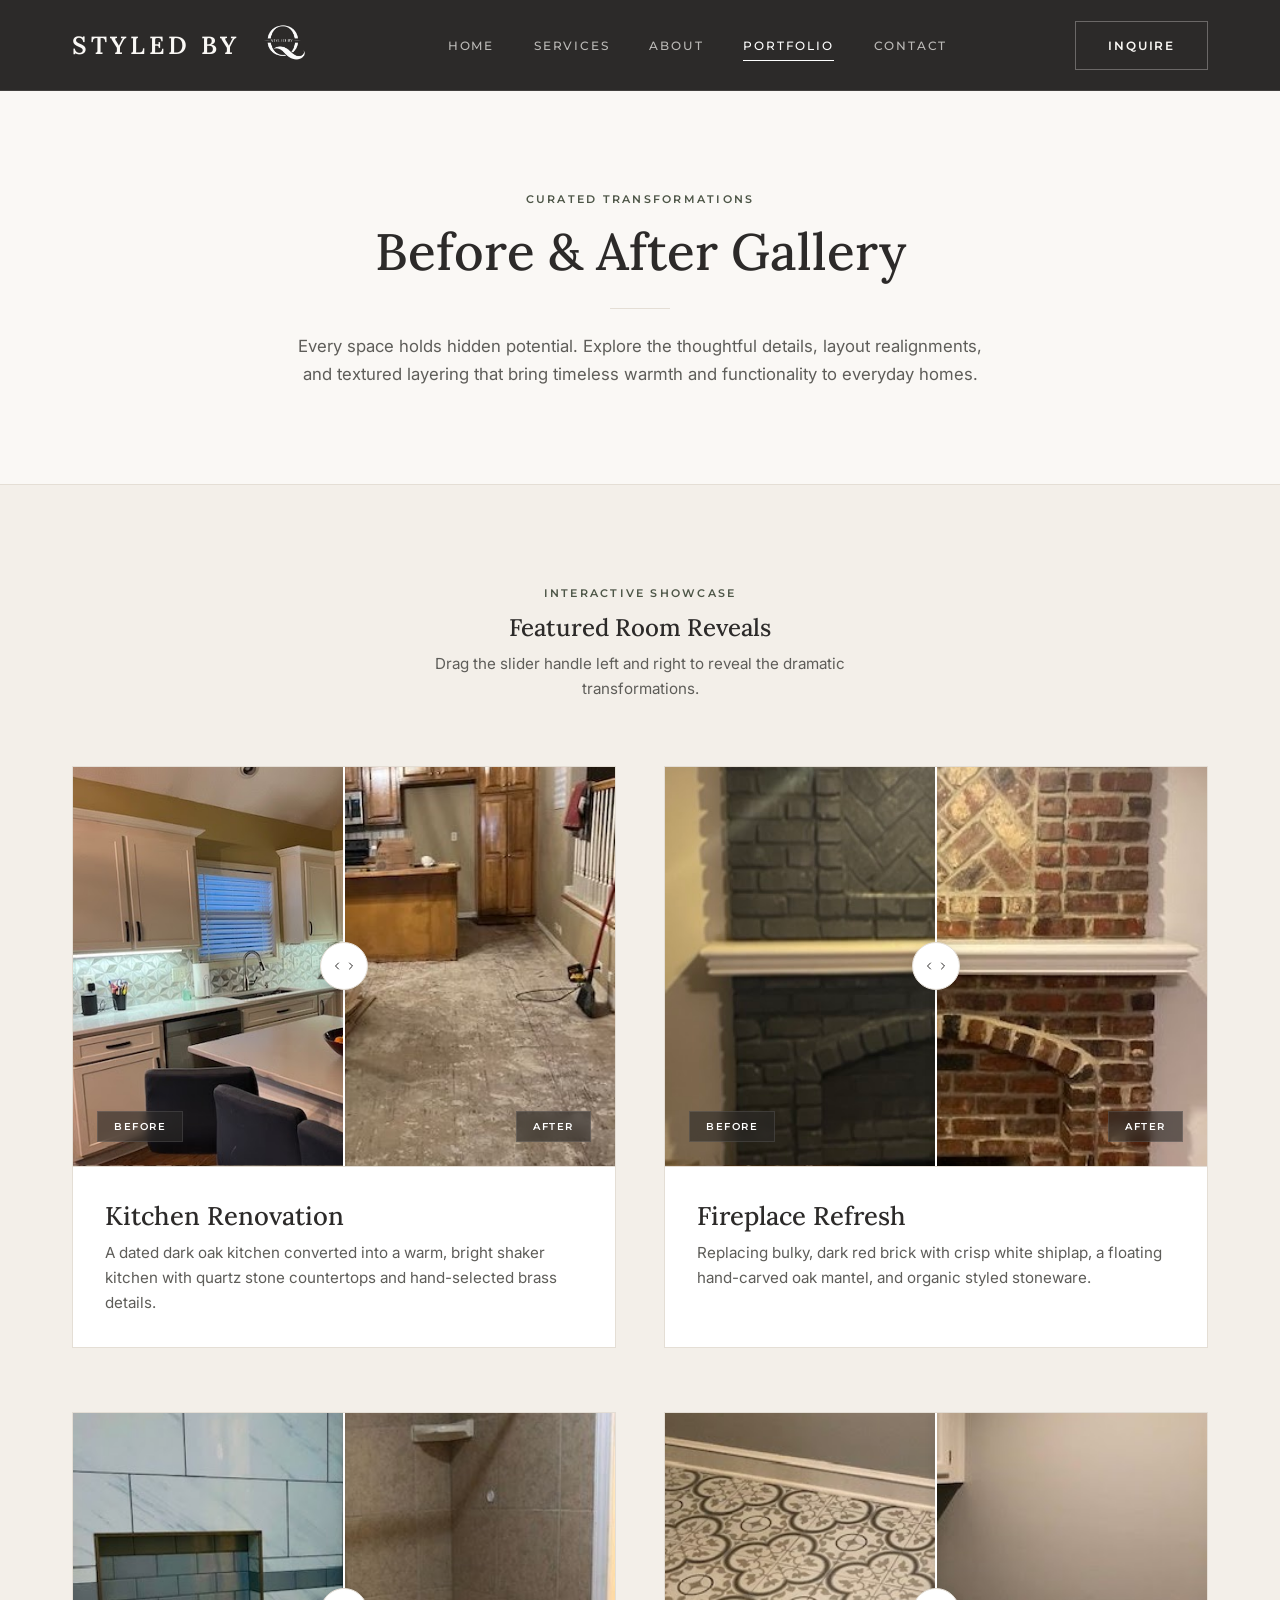
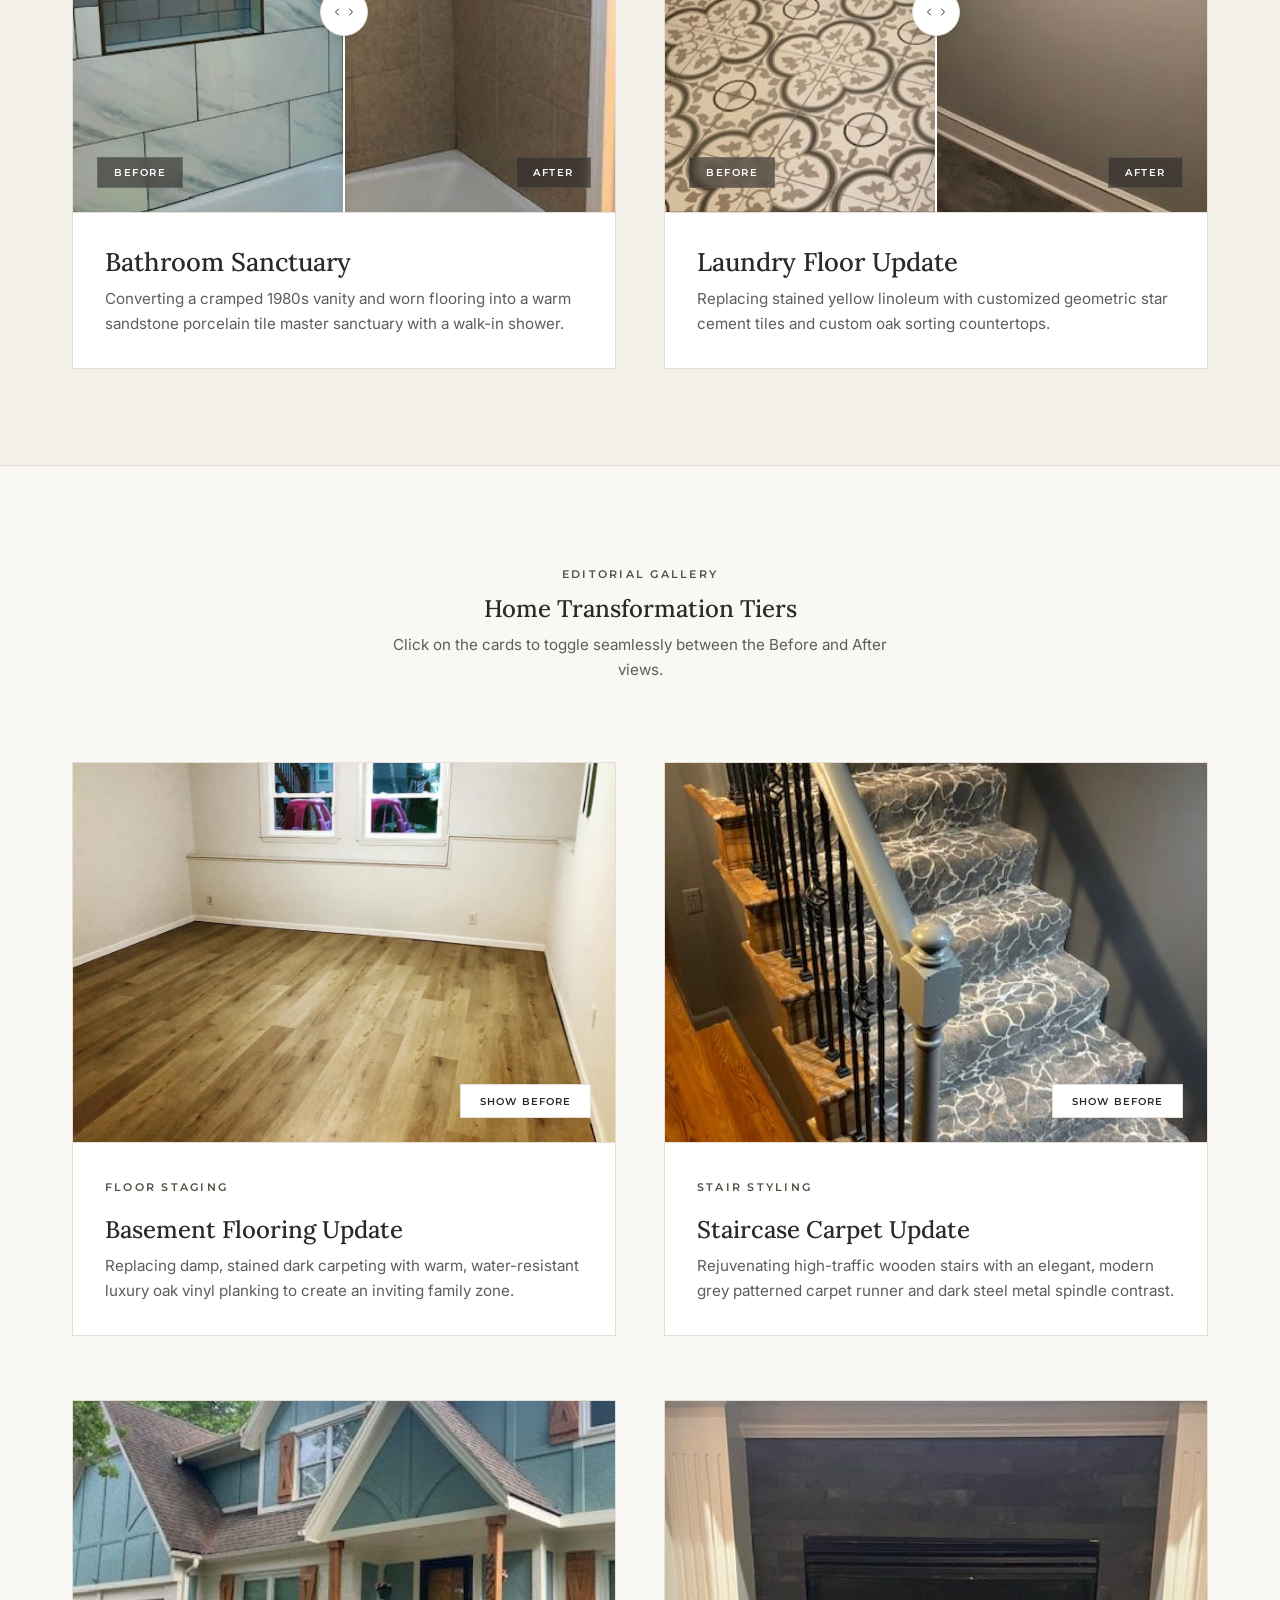
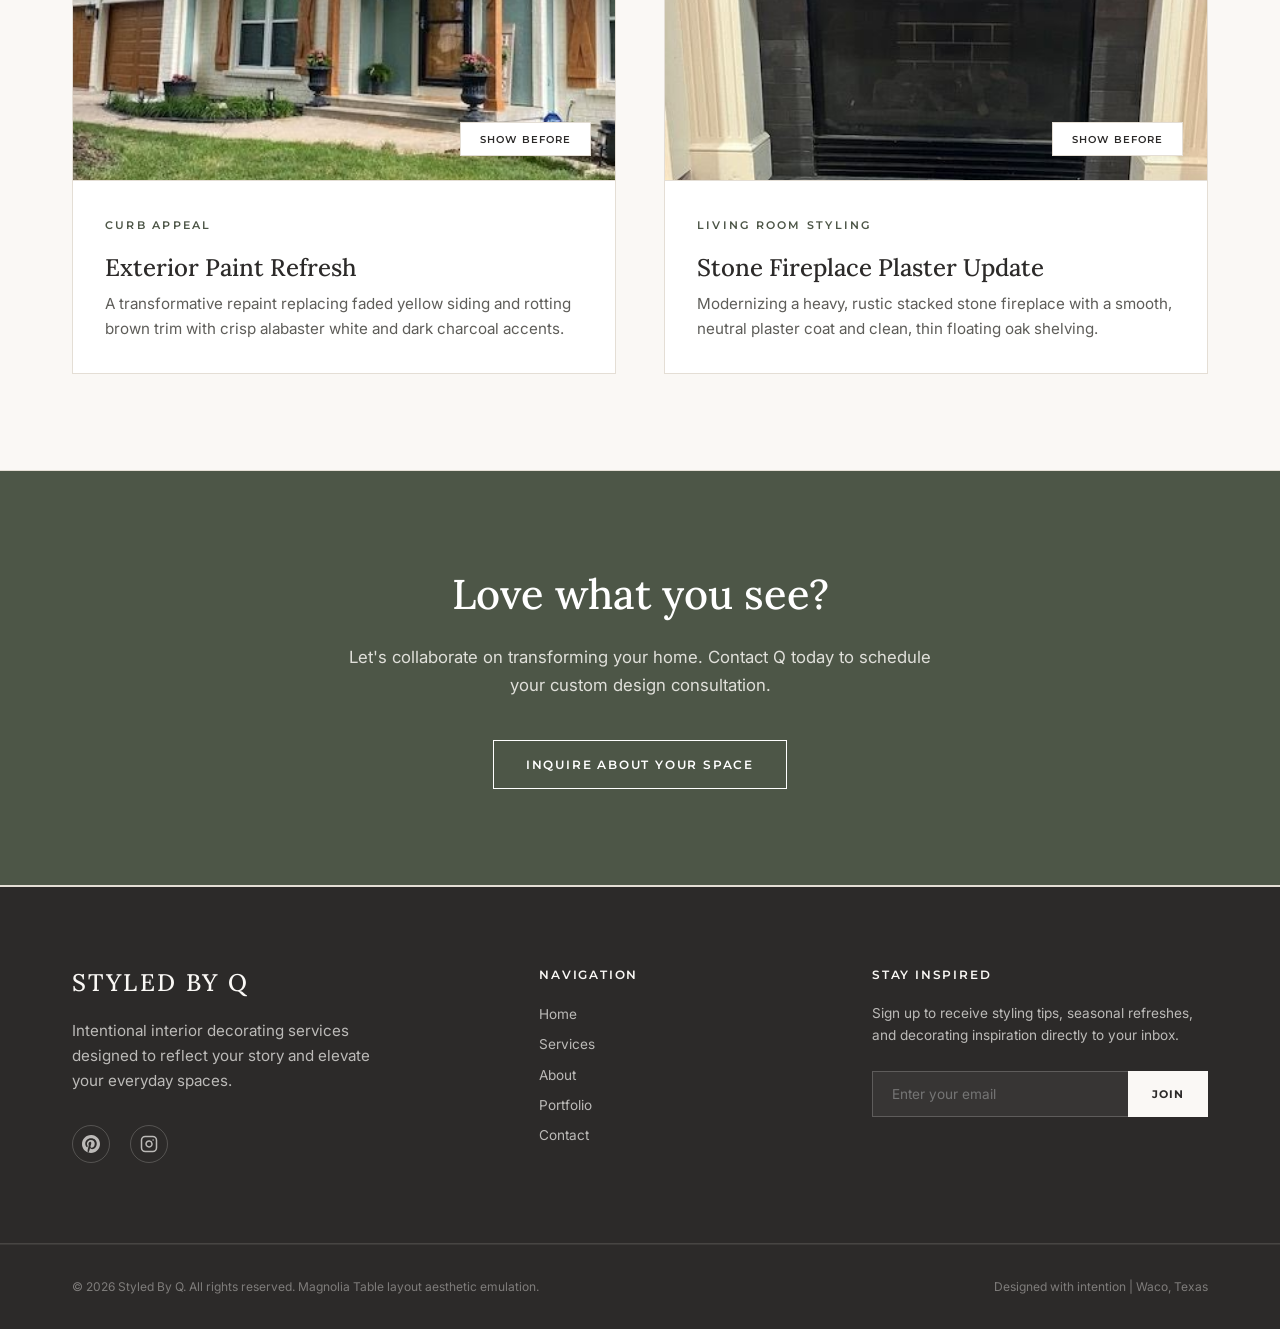
==== portfolio.html @ 9fa609b2 "Add portfolio page, assets, and slider styles Introduce a new Portfolio feature: add portfolio.html " ====
<!DOCTYPE html>
<html lang="en">
<head>
    <meta charset="UTF-8">
    <meta name="viewport" content="width=device-width, initial-scale=1.0">
    <meta http-equiv="X-UA-Compatible" content="IE=edge">
    
    <!-- SEO Optimization -->
    <title>Portfolio | Styled By Q | Before & After Transformations</title>
    <meta name="description" content="Explore the intentional before and after design transformations by Styled By Q. Home staging, interior decorating, and elegant room refreshes styled with warmth.">
    <meta name="keywords" content="interior design portfolio, before and after staging, room transformations, Waco interior decorator, warm minimalist home staging">
    <meta name="author" content="Styled By Q">
    
    <!-- Stylesheet -->
    <link rel="stylesheet" href="index.css?v=4">
</head>
<body class="gradient">

    <!-- Sticky Header -->
    <header id="main-header">
        <div class="container header-container">
            <a href="index.html#hero" class="logo" id="header-logo">
                <span>Styled By</span>
                <img src="./assets/header_logo.png" alt="Q Logo" class="logo-img">
            </a>
            
            <nav class="nav-links" id="main-nav">
                <a href="index.html#hero" class="nav-item" id="nav-home">Home</a>
                <a href="index.html#services" class="nav-item" id="nav-services">Services</a>
                <a href="index.html#about" class="nav-item" id="nav-about">About</a>
                <a href="portfolio.html" class="nav-item active" id="nav-portfolio">Portfolio</a>
                <a href="index.html#contact" class="nav-item" id="nav-contact">Contact</a>
            </nav>
            
            <div class="cta-nav">
                <a href="index.html#contact" class="btn-outline" id="btn-header-inquire">Inquire</a>
            </div>
            
            <button class="menu-toggle" id="mobile-menu-btn" aria-label="Toggle navigation menu">
                <svg xmlns="http://www.w3.org/2000/svg" width="24" height="24" viewBox="0 0 24 24" fill="none" stroke="currentColor" stroke-width="2" stroke-linecap="round" stroke-linejoin="round">
                    <line x1="4" y1="12" x2="20" y2="12"></line>
                    <line x1="4" y1="6" x2="20" y2="6"></line>
                    <line x1="4" y1="18" x2="20" y2="18"></line>
                </svg>
            </button>
        </div>
    </header>

    <!-- Portfolio Intro Hero -->
    <section class="category-intro section-padding" style="background-color: var(--bg-primary); border-bottom: 1px solid var(--border-color);">
        <div class="container">
            <span class="uppercase-tag">Curated Transformations</span>
            <h1 style="font-family: var(--font-serif); font-size: 3.2rem; margin-bottom: 1.5rem;">Before & After Gallery</h1>
            <div class="editorial-divider"></div>
            <p style="max-width: 700px; margin: 0 auto; font-size: 1.05rem; color: var(--text-muted);">
                Every space holds hidden potential. Explore the thoughtful details, layout realignments, and textured layering that bring timeless warmth and functionality to everyday homes.
            </p>
        </div>
    </section>

    <!-- Interactive Sliders (Main 4 Transformations) -->
    <section class="services-catalog section-padding" style="background-color: var(--bg-secondary); border-bottom: 1px solid var(--border-color);">
        <div class="container">
            <div style="text-align: center; margin-bottom: 4rem;">
                <span class="uppercase-tag">Interactive Showcase</span>
                <h2>Featured Room Reveals</h2>
                <p style="color: var(--text-muted); max-width: 500px; margin: 0.5rem auto 0 auto;">Drag the slider handle left and right to reveal the dramatic transformations.</p>
            </div>

            <div class="portfolio-sliders-grid">
                
                <!-- Slider 1: Kitchen Update -->
                <div class="portfolio-slider-card">
                    <div class="slider-wrapper" id="slider-kitchen">
                        <img src="./assets/portfolio/kitchen_before.png" alt="Kitchen Before - Outdated cabinets" class="slider-img before-img">
                        <div class="reveal-container">
                            <img src="./assets/portfolio/kitchen_after.png" alt="Kitchen After - Modern white oak styled remodel" class="slider-img after-img">
                        </div>
                        <input type="range" min="0" max="100" value="50" class="slider-range" aria-label="Kitchen transformation slider">
                        <div class="slider-bar"></div>
                        <div class="slider-button">
                            <svg xmlns="http://www.w3.org/2000/svg" width="24" height="24" fill="none" stroke="currentColor" stroke-width="2" stroke-linecap="round" stroke-linejoin="round" viewBox="0 0 24 24"><path d="m15 18-6-6 6-6"/></svg>
                            <svg xmlns="http://www.w3.org/2000/svg" width="24" height="24" fill="none" stroke="currentColor" stroke-width="2" stroke-linecap="round" stroke-linejoin="round" viewBox="0 0 24 24"><path d="m9 18 6-6-6-6"/></svg>
                        </div>
                        <span class="slider-label label-before">Before</span>
                        <span class="slider-label label-after">After</span>
                    </div>
                    <div class="slider-info">
                        <h3>Kitchen Renovation</h3>
                        <p>A dated dark oak kitchen converted into a warm, bright shaker kitchen with quartz stone countertops and hand-selected brass details.</p>
                    </div>
                </div>

                <!-- Slider 2: Fireplace Refresh -->
                <div class="portfolio-slider-card">
                    <div class="slider-wrapper" id="slider-fireplace">
                        <img src="./assets/portfolio/fireplace_before.png" alt="Fireplace Before - Dated dark brick" class="slider-img before-img">
                        <div class="reveal-container">
                            <img src="./assets/portfolio/fireplace_after.png" alt="Fireplace After - Modern warm shiplap shingle remodel" class="slider-img after-img">
                        </div>
                        <input type="range" min="0" max="100" value="50" class="slider-range" aria-label="Fireplace transformation slider">
                        <div class="slider-bar"></div>
                        <div class="slider-button">
                            <svg xmlns="http://www.w3.org/2000/svg" width="24" height="24" fill="none" stroke="currentColor" stroke-width="2" stroke-linecap="round" stroke-linejoin="round" viewBox="0 0 24 24"><path d="m15 18-6-6 6-6"/></svg>
                            <svg xmlns="http://www.w3.org/2000/svg" width="24" height="24" fill="none" stroke="currentColor" stroke-width="2" stroke-linecap="round" stroke-linejoin="round" viewBox="0 0 24 24"><path d="m9 18 6-6-6-6"/></svg>
                        </div>
                        <span class="slider-label label-before">Before</span>
                        <span class="slider-label label-after">After</span>
                    </div>
                    <div class="slider-info">
                        <h3>Fireplace Refresh</h3>
                        <p>Replacing bulky, dark red brick with crisp white shiplap, a floating hand-carved oak mantel, and organic styled stoneware.</p>
                    </div>
                </div>

                <!-- Slider 3: Bathroom Update -->
                <div class="portfolio-slider-card">
                    <div class="slider-wrapper" id="slider-bathroom">
                        <img src="./assets/portfolio/bathroom_before.png" alt="Bathroom Before - Cramped retro fixtures" class="slider-img before-img">
                        <div class="reveal-container">
                            <img src="./assets/portfolio/bathroom_after.png" alt="Bathroom After - Premium travertine and walk-in shower" class="slider-img after-img">
                        </div>
                        <input type="range" min="0" max="100" value="50" class="slider-range" aria-label="Bathroom transformation slider">
                        <div class="slider-bar"></div>
                        <div class="slider-button">
                            <svg xmlns="http://www.w3.org/2000/svg" width="24" height="24" fill="none" stroke="currentColor" stroke-width="2" stroke-linecap="round" stroke-linejoin="round" viewBox="0 0 24 24"><path d="m15 18-6-6 6-6"/></svg>
                            <svg xmlns="http://www.w3.org/2000/svg" width="24" height="24" fill="none" stroke="currentColor" stroke-width="2" stroke-linecap="round" stroke-linejoin="round" viewBox="0 0 24 24"><path d="m9 18 6-6-6-6"/></svg>
                        </div>
                        <span class="slider-label label-before">Before</span>
                        <span class="slider-label label-after">After</span>
                    </div>
                    <div class="slider-info">
                        <h3>Bathroom Sanctuary</h3>
                        <p>Converting a cramped 1980s vanity and worn flooring into a warm sandstone porcelain tile master sanctuary with a walk-in shower.</p>
                    </div>
                </div>

                <!-- Slider 4: Laundry Flooring -->
                <div class="portfolio-slider-card">
                    <div class="slider-wrapper" id="slider-laundry">
                        <img src="./assets/portfolio/laundry_before.png" alt="Laundry Before - Yellow worn vinyl" class="slider-img before-img">
                        <div class="reveal-container">
                            <img src="./assets/portfolio/laundry_after.png" alt="Laundry After - High-end star cement patterned tile" class="slider-img after-img">
                        </div>
                        <input type="range" min="0" max="100" value="50" class="slider-range" aria-label="Laundry transformation slider">
                        <div class="slider-bar"></div>
                        <div class="slider-button">
                            <svg xmlns="http://www.w3.org/2000/svg" width="24" height="24" fill="none" stroke="currentColor" stroke-width="2" stroke-linecap="round" stroke-linejoin="round" viewBox="0 0 24 24"><path d="m15 18-6-6 6-6"/></svg>
                            <svg xmlns="http://www.w3.org/2000/svg" width="24" height="24" fill="none" stroke="currentColor" stroke-width="2" stroke-linecap="round" stroke-linejoin="round" viewBox="0 0 24 24"><path d="m9 18 6-6-6-6"/></svg>
                        </div>
                        <span class="slider-label label-before">Before</span>
                        <span class="slider-label label-after">After</span>
                    </div>
                    <div class="slider-info">
                        <h3>Laundry Floor Update</h3>
                        <p>Replacing stained yellow linoleum with customized geometric star cement tiles and custom oak sorting countertops.</p>
                    </div>
                </div>

            </div>
        </div>
    </section>

    <!-- Editorial Cards (Remaining 4 Transformations) -->
    <section class="services-catalog section-padding" style="background-color: var(--bg-primary);">
        <div class="container">
            <div style="text-align: center; margin-bottom: 5rem;">
                <span class="uppercase-tag">Editorial Gallery</span>
                <h2>Home Transformation Tiers</h2>
                <p style="color: var(--text-muted); max-width: 500px; margin: 0.5rem auto 0 auto;">Click on the cards to toggle seamlessly between the Before and After views.</p>
            </div>

            <div class="portfolio-grid-cards">
                
                <!-- Card 5: Basement Flooring -->
                <div class="portfolio-toggle-card">
                    <div class="card-toggle-box">
                        <div class="view-panel view-after active">
                            <img src="./assets/portfolio/basement_after.png" alt="Basement After - Luxury wood planks" class="toggle-img">
                        </div>
                        <div class="view-panel view-before">
                            <img src="./assets/portfolio/basement_before.png" alt="Basement Before - Dark stained blue carpet" class="toggle-img">
                        </div>
                        <button class="toggle-badge" aria-label="Toggle before and after views">Show Before</button>
                    </div>
                    <div class="card-details">
                        <span class="uppercase-tag">Floor Staging</span>
                        <h3>Basement Flooring Update</h3>
                        <p>Replacing damp, stained dark carpeting with warm, water-resistant luxury oak vinyl planking to create an inviting family zone.</p>
                    </div>
                </div>

                <!-- Card 6: Carpet Update -->
                <div class="portfolio-toggle-card">
                    <div class="card-toggle-box">
                        <div class="view-panel view-after active">
                            <img src="./assets/portfolio/carpet_after.png" alt="Carpet Update After - Modern grey runner" class="toggle-img">
                        </div>
                        <div class="view-panel view-before">
                            <img src="./assets/portfolio/carpet_before.png" alt="Carpet Update Before - Old wooden staircase" class="toggle-img">
                        </div>
                        <button class="toggle-badge" aria-label="Toggle before and after views">Show Before</button>
                    </div>
                    <div class="card-details">
                        <span class="uppercase-tag">Stair Styling</span>
                        <h3>Staircase Carpet Update</h3>
                        <p>Rejuvenating high-traffic wooden stairs with an elegant, modern grey patterned carpet runner and dark steel metal spindle contrast.</p>
                    </div>
                </div>

                <!-- Card 7: House Color Update -->
                <div class="portfolio-toggle-card">
                    <div class="card-toggle-box">
                        <div class="view-panel view-after active">
                            <img src="./assets/portfolio/house_after.png" alt="House After - Modern Alabaster Farmhouse" class="toggle-img">
                        </div>
                        <div class="view-panel view-before">
                            <img src="./assets/portfolio/house_before.png" alt="House Before - Outdated yellow siding" class="toggle-img">
                        </div>
                        <button class="toggle-badge" aria-label="Toggle before and after views">Show Before</button>
                    </div>
                    <div class="card-details">
                        <span class="uppercase-tag">Curb Appeal</span>
                        <h3>Exterior Paint Refresh</h3>
                        <p>A transformative repaint replacing faded yellow siding and rotting brown trim with crisp alabaster white and dark charcoal accents.</p>
                    </div>
                </div>

                <!-- Card 8: Secondary Fireplace Update -->
                <div class="portfolio-toggle-card">
                    <div class="card-toggle-box">
                        <div class="view-panel view-after active">
                            <img src="./assets/portfolio/stone_fireplace_after.png" alt="Fireplace After - Modern plaster hearth" class="toggle-img">
                        </div>
                        <div class="view-panel view-before">
                            <img src="./assets/portfolio/stone_fireplace_before.png" alt="Fireplace Before - Heavy rustic stone stack" class="toggle-img">
                        </div>
                        <button class="toggle-badge" aria-label="Toggle before and after views">Show Before</button>
                    </div>
                    <div class="card-details">
                        <span class="uppercase-tag">Living Room Styling</span>
                        <h3>Stone Fireplace Plaster Update</h3>
                        <p>Modernizing a heavy, rustic stacked stone fireplace with a smooth, neutral plaster coat and clean, thin floating oak shelving.</p>
                    </div>
                </div>

            </div>
        </div>
    </section>

    <!-- Call To Action -->
    <section class="cta-banner section-padding" id="portfolio-cta" style="background-color: var(--accent-green);">
        <div class="container">
            <h2>Love what you see?</h2>
            <p>Let's collaborate on transforming your home. Contact Q today to schedule your custom design consultation.</p>
            <div style="display: flex; flex-direction: column; align-items: center; gap: 1rem;">
                <a href="index.html#contact" class="btn-outline">Inquire About Your Space</a>
            </div>
        </div>
    </section>

    <!-- Footer -->
    <footer>
        <div class="footer-top">
            <div class="container footer-grid">
                <div class="footer-brand">
                    <h3>Styled By Q</h3>
                    <p>Intentional interior decorating services designed to reflect your story and elevate your everyday spaces.</p>
                    <div class="footer-socials">
                        <a href="#" class="social-icon" aria-label="Pinterest"><svg xmlns="http://www.w3.org/2000/svg" width="18" height="18" fill="currentColor" viewBox="0 0 24 24"><path d="M12 0c-6.627 0-12 5.373-12 12 0 5.084 3.163 9.426 7.627 11.174-.105-.949-.2-2.405.042-3.441.218-.937 1.407-5.965 1.407-5.965s-.359-.719-.359-1.782c0-1.668.967-2.914 2.171-2.914 1.023 0 1.518.769 1.518 1.69 0 1.029-.655 2.568-.994 3.995-.283 1.194.599 2.169 1.777 2.169 2.133 0 3.772-2.249 3.772-5.495 0-2.873-2.064-4.882-5.012-4.882-3.414 0-5.418 2.561-5.418 5.207 0 1.031.397 2.138.893 2.738.098.119.112.224.083.345l-.333 1.36c-.053.22-.174.267-.402.161-1.499-.698-2.436-2.889-2.436-4.649 0-3.785 2.75-7.262 7.929-7.262 4.162 0 7.396 2.967 7.396 6.93 0 4.135-2.607 7.462-6.227 7.462-1.216 0-2.359-.631-2.75-1.378l-.749 2.853c-.27 1.03-1.002 2.324-1.492 3.125 1.124.347 2.317.534 3.557.534 6.627 0 12-5.373 12-12 0-6.627-5.373-12-12-12z"/></svg></a>
                        <a href="#" class="social-icon" aria-label="Instagram"><svg xmlns="http://www.w3.org/2000/svg" width="18" height="18" fill="none" stroke="currentColor" stroke-width="2" stroke-linecap="round" stroke-linejoin="round" viewBox="0 0 24 24"><rect x="2" y="2" width="20" height="20" rx="5" ry="5"></rect><path d="M16 11.37A4 4 0 1 1 12.63 8 4 4 0 0 1 16 11.37z"></path><line x1="17.5" y1="6.5" x2="17.51" y2="6.5"></line></svg></a>
                    </div>
                </div>
                
                <div class="footer-nav-col">
                    <h4>Navigation</h4>
                    <nav class="footer-links">
                        <a href="index.html#hero">Home</a>
                        <a href="index.html#services">Services</a>
                        <a href="index.html#about">About</a>
                        <a href="portfolio.html">Portfolio</a>
                        <a href="index.html#contact">Contact</a>
                    </nav>
                </div>
                
                <div class="footer-newsletter">
                    <h4>Stay Inspired</h4>
                    <p>Sign up to receive styling tips, seasonal refreshes, and decorating inspiration directly to your inbox.</p>
                    <form class="newsletter-form" onsubmit="event.preventDefault(); alert('Thank you for subscribing!'); this.reset();">
                        <input type="email" class="newsletter-input" placeholder="Enter your email" required aria-label="Email address">
                        <button type="submit" class="newsletter-btn">Join</button>
                    </form>
                </div>
            </div>
        </div>
        
        <div class="footer-bottom">
            <div class="container" style="display: flex; justify-content: space-between; align-items: center; width: 100%;">
                <p>&copy; 2026 Styled By Q. All rights reserved. Magnolia Table layout aesthetic emulation.</p>
                <p>Designed with intention | Waco, Texas</p>
            </div>
        </div>
    </footer>

    <!-- App Scripts -->
    <script src="portfolio.js"></script>
</body>
</html>
---- index.css ----
/* 
   Styled By Q - Magnolia-Inspired Services CSS
   Design Aesthetic: Warm organic neutrals, elegant serifs, clean geometric details, editorial layouts.
*/

/* Google Fonts Imports */
@import url('https://fonts.googleapis.com/css2?family=Lora:ital,wght@0,400..700;1,400..700&family=Montserrat:wght@300;400;500;600;700&family=Inter:wght@300;400;500;600&display=swap');

/* Brand Design Variables */
:root {
    --bg-primary: #FAF8F5; /* Warm linen / alabaster */
    --bg-secondary: #F3EFE9; /* Soft sand / cream */
    --text-primary: #2C2A29; /* Deep warm charcoal */
    --text-muted: #5E5D59; /* Soft slate grey */
    --border-color: #E4DED5; /* Delicate sand border */
    --accent-green: #4D5647; /* Muted olive green */
    --accent-green-light: #EBECE8; /* Soft green tint */
    --white: #FFFFFF;
    
    /* Typography tokens */
    --font-serif: 'Lora', Georgia, serif;
    --font-geometric: 'Montserrat', sans-serif;
    --font-body: 'Inter', system-ui, sans-serif;
    
    /* Animation tokens */
    --transition-smooth: 0.4s cubic-bezier(0.25, 0.46, 0.45, 0.94);
    --transition-fast: 0.2s ease;
}

/* Base Reset */
*, *::before, *::after {
    box-sizing: border-box;
    margin: 0;
    padding: 0;
}

html {
    scroll-behavior: smooth;
    background-color: var(--bg-primary);
    color: var(--text-primary);
    font-family: var(--font-body);
    font-size: 16px;
    -webkit-font-smoothing: antialiased;
    -moz-osx-font-smoothing: grayscale;
}

body {
    overflow-x: hidden;
}

/* Global Typography & Utilities */
h1, h2, h3, h4, h5, h6 {
    font-family: var(--font-serif);
    color: var(--text-primary);
    font-weight: 500;
}

p {
    font-family: var(--font-body);
    font-size: 0.95rem;
    line-height: 1.65;
    color: var(--text-muted);
}

a {
    color: inherit;
    text-decoration: none;
    transition: var(--transition-fast);
}

ul {
    list-style: none;
}

.container {
    max-width: 1200px;
    margin: 0 auto;
    padding: 0 2rem;
}

.section-padding {
    padding: 6rem 0;
}

.uppercase-tag {
    font-family: var(--font-geometric);
    font-size: 0.7rem;
    font-weight: 600;
    letter-spacing: 0.2em;
    text-transform: uppercase;
    color: var(--accent-green);
    margin-bottom: 0.75rem;
    display: inline-block;
}

.editorial-divider {
    width: 60px;
    height: 1px;
    background-color: var(--border-color);
    margin: 1.5rem auto;
}

/* Base Interactive Elements */
.btn-primary {
    display: inline-block;
    background-color: var(--text-primary);
    color: var(--bg-primary);
    font-family: var(--font-geometric);
    font-size: 0.75rem;
    font-weight: 600;
    letter-spacing: 0.15em;
    text-transform: uppercase;
    padding: 1.1rem 2.2rem;
    border: none;
    border-radius: 0px;
    cursor: pointer;
    transition: var(--transition-smooth);
    text-align: center;
}

.btn-primary:hover {
    background-color: var(--accent-green);
    color: var(--white);
    transform: translateY(-2px);
}

.btn-outline {
    display: inline-block;
    background-color: transparent;
    color: var(--text-primary);
    font-family: var(--font-geometric);
    font-size: 0.75rem;
    font-weight: 600;
    letter-spacing: 0.15em;
    text-transform: uppercase;
    padding: 1rem 2rem;
    border: 1px solid var(--border-color);
    border-radius: 0px;
    cursor: pointer;
    transition: var(--transition-smooth);
    text-align: center;
}

.btn-outline:hover {
    border-color: var(--text-primary);
    background-color: rgba(44, 42, 41, 0.03);
}

/* Header & Sticky Navigation */
header {
    background-color: var(--text-primary); /* Dark warm charcoal */
    border-bottom: 1px solid rgba(250, 248, 245, 0.1); /* Subtle light border */
    position: sticky;
    top: 0;
    z-index: 100;
    transition: var(--transition-smooth);
}

header.scrolled {
    padding: 0.75rem 0;
}

.header-container {
    display: flex;
    justify-content: space-between;
    align-items: center;
    height: 90px;
    transition: var(--transition-smooth);
}

header.scrolled .header-container {
    height: 70px;
}

.logo {
    display: inline-flex;
    align-items: center;
    gap: 0.5rem;
    font-family: var(--font-serif);
    font-size: 1.55rem;
    font-weight: 600;
    letter-spacing: 0.15em;
    color: var(--bg-primary); /* Linen white logo */
    text-transform: uppercase;
}

.logo-img {
    height: 72px;
    width: auto;
    object-fit: contain;
    transition: var(--transition-smooth);
}

header.scrolled .logo-img {
    height: 54px;
}

.nav-links {
    display: flex;
    gap: 2.5rem;
}

.nav-links a {
    font-family: var(--font-geometric);
    font-size: 0.75rem;
    font-weight: 500;
    letter-spacing: 0.15em;
    text-transform: uppercase;
    color: rgba(250, 248, 245, 0.7); /* Muted linen white */
    position: relative;
    padding: 0.5rem 0;
}

.nav-links a:hover, .nav-links a.active {
    color: var(--white);
}

.nav-links a::after {
    content: '';
    position: absolute;
    bottom: 0;
    left: 0;
    width: 0;
    height: 1px;
    background-color: var(--white);
    transition: var(--transition-smooth);
}

.nav-links a:hover::after, .nav-links a.active::after {
    width: 100%;
}

.cta-nav {
    display: block;
}

.header-container .btn-outline {
    border-color: rgba(250, 248, 245, 0.3) !important;
    color: var(--bg-primary) !important;
}

.header-container .btn-outline:hover {
    background-color: var(--bg-primary) !important;
    color: var(--text-primary) !important;
    border-color: var(--bg-primary) !important;
}

.menu-toggle {
    display: none;
    background: none;
    border: none;
    font-size: 1.5rem;
    color: var(--bg-primary); /* Linen white mobile menu button */
    cursor: pointer;
}

.menu-toggle svg {
    display: block;
    width: 24px;
    height: 24px;
    stroke: var(--bg-primary) !important;
}

/* Hero Section (Asymmetric Editorial Split) */
.hero {
    background-color: var(--bg-primary);
    border-bottom: 1px solid var(--border-color);
    overflow: hidden;
}

.hero-grid {
    display: grid;
    grid-template-columns: 1.1fr 0.9fr;
    min-height: calc(85vh - 90px);
    align-items: center;
}

.hero-content {
    padding: 4rem 6rem 4rem 0;
    display: flex;
    flex-direction: column;
    align-items: flex-start;
}

.hero h1 {
    font-size: 3.5rem;
    line-height: 1.15;
    margin-bottom: 1.5rem;
    letter-spacing: -0.01em;
}

.hero-subtitle {
    font-family: var(--font-geometric);
    font-size: 0.85rem;
    font-weight: 500;
    letter-spacing: 0.2em;
    text-transform: uppercase;
    color: var(--accent-green);
    margin-bottom: 1rem;
}

.hero p {
    font-size: 1.05rem;
    margin-bottom: 2.5rem;
    color: var(--text-muted);
}

.hero-image-wrapper {
    position: relative;
    height: 100%;
    width: 100%;
    min-height: 500px;
    border-left: 1px solid var(--border-color);
}

.hero-image {
    width: 100%;
    height: 100%;
    object-fit: cover;
    position: absolute;
    top: 0;
    left: 0;
}

/* Category Intro Section */
.category-intro {
    text-align: center;
    border-bottom: 1px solid var(--border-color);
    background-color: var(--bg-secondary);
}

.category-intro h2 {
    font-size: 2.2rem;
    margin-bottom: 1rem;
}

.category-intro p {
    max-width: 650px;
    margin: 0 auto;
}

/* Services Main Catalog (The Magnolia Grid) */
.services-catalog {
    background-color: var(--bg-primary);
}

.catalog-grid {
    display: grid;
    grid-template-columns: repeat(2, 1fr);
    gap: 4rem 3rem;
}

/* Service Card Design */
.service-card {
    background: var(--white);
    border: 1px solid var(--border-color);
    display: flex;
    flex-direction: column;
    height: 100%;
    transition: var(--transition-smooth);
}

.service-card:hover {
    box-shadow: 0 15px 40px rgba(44, 42, 41, 0.04);
    transform: translateY(-4px);
    border-color: var(--text-primary);
}

.card-image-box {
    width: 100%;
    height: 380px;
    overflow: hidden;
    position: relative;
    border-bottom: 1px solid var(--border-color);
}

.card-image {
    width: 100%;
    height: 100%;
    object-fit: cover;
    transition: transform 1.2s cubic-bezier(0.15, 0.75, 0.5, 1);
}

.service-card:hover .card-image {
    transform: scale(1.05);
}

.card-body {
    padding: 2.5rem;
    display: flex;
    flex-direction: column;
    flex-grow: 1;
}

.card-header {
    margin-bottom: 1.25rem;
}

.card-title {
    font-size: 1.8rem;
    font-weight: 500;
    line-height: 1.3;
    margin-bottom: 0.5rem;
}

.card-price {
    font-family: var(--font-geometric);
    font-size: 0.8rem;
    font-weight: 600;
    letter-spacing: 0.05em;
    color: var(--text-primary);
}

.card-desc {
    margin-bottom: 2rem;
    font-size: 0.92rem;
    color: var(--text-muted);
}

.card-footer {
    margin-top: auto;
    padding-top: 1.5rem;
    border-top: 1px solid var(--border-color);
}

.card-footer .btn-primary {
    width: 100%;
}

/* Sub-Services Staging/Refresh Grid Tiers */
.sub-services-grid {
    background-color: var(--bg-secondary);
    padding: 1.5rem;
    margin: 1.5rem 0;
    border-left: 3px solid var(--accent-green);
    display: flex;
    flex-direction: column;
    gap: 1.25rem;
}

.sub-service-tier {
    border-bottom: 1px dashed var(--border-color);
    padding-bottom: 1rem;
}

.sub-service-tier:last-child {
    border-bottom: none;
    padding-bottom: 0;
}

.tier-title-bar {
    display: flex;
    justify-content: space-between;
    align-items: baseline;
    margin-bottom: 0.4rem;
}

.tier-name {
    font-family: var(--font-serif);
    font-size: 1.05rem;
    font-weight: 600;
    color: var(--text-primary);
}

.tier-price {
    font-family: var(--font-geometric);
    font-size: 0.75rem;
    font-weight: 700;
    color: var(--accent-green);
}

.tier-desc {
    font-size: 0.85rem;
    line-height: 1.5;
    color: var(--text-muted);
}

.tier-bullets {
    margin-top: 0.5rem;
    padding-left: 1.2rem;
    list-style-type: circle;
}

.tier-bullets li {
    font-size: 0.8rem;
    color: var(--text-muted);
    margin-bottom: 0.25rem;
}

/* About Section (High-End Asymmetric Split) */
.about {
    background-color: var(--bg-secondary);
    border-top: 1px solid var(--border-color);
    border-bottom: 1px solid var(--border-color);
}

.about-grid {
    display: grid;
    grid-template-columns: 0.9fr 1.1fr;
    gap: 5rem;
    align-items: center;
}

.about-image-box {
    border: 1px solid var(--border-color);
    padding: 1rem;
    background-color: var(--white);
    box-shadow: 0 20px 50px rgba(44, 42, 41, 0.03);
}

.about-image {
    width: 100%;
    height: 520px;
    object-fit: cover;
    display: block;
    filter: grayscale(100%) contrast(1.05);
    transition: var(--transition-smooth);
}

.about-image:hover {
    filter: grayscale(0%) contrast(1);
}

.about-image-name {
    display: block;
    width: 100%;
    font-family: var(--font-geometric);
    font-size: 0.75rem;
    font-weight: 600;
    letter-spacing: 0.2em;
    padding-left: 0.2em; /* Offsets the letter-spacing on the last character for absolute centering */
    text-transform: uppercase;
    color: var(--text-primary);
    text-align: center !important;
    margin-top: 1.5rem;
    padding-top: 1rem;
    border-top: 1px solid var(--border-color);
}

.about-content {
    padding: 2rem 0;
}

.about-content h2 {
    font-size: 2.8rem;
    margin-bottom: 1.5rem;
    line-height: 1.2;
}

.about-content p {
    font-size: 1rem;
    margin-bottom: 1.5rem;
}

.about-signature {
    font-family: var(--font-serif);
    font-size: 1.6rem;
    font-style: italic;
    margin-top: 2rem;
    color: var(--accent-green);
}

/* Testimonials Carousel Section */
.testimonials {
    background-color: var(--bg-primary);
    text-align: center;
}

.testimonials-title-wrapper {
    margin-bottom: 4rem;
}

.testimonials-title-wrapper h2 {
    font-size: 2.2rem;
}

.testimonial-container {
    max-width: 800px;
    margin: 0 auto;
    position: relative;
    min-height: 250px;
}

.testimonial-slide {
    display: none;
    opacity: 0;
    transition: opacity 0.5s ease-in-out;
}

.testimonial-slide.active {
    display: block;
    opacity: 1;
}

.testimonial-quote {
    font-family: var(--font-serif);
    font-size: 1.45rem;
    line-height: 1.7;
    font-style: italic;
    color: var(--text-primary);
    margin-bottom: 2rem;
    position: relative;
}

.testimonial-quote::before {
    content: '“';
    font-size: 4rem;
    position: absolute;
    top: -2.5rem;
    left: 50%;
    transform: translateX(-50%);
    color: rgba(77, 86, 71, 0.08);
    font-family: var(--font-serif);
}

.testimonial-author {
    font-family: var(--font-geometric);
    font-size: 0.75rem;
    font-weight: 600;
    letter-spacing: 0.25em;
    text-transform: uppercase;
    color: var(--accent-green);
}

.testimonial-controls {
    display: flex;
    justify-content: center;
    align-items: center;
    gap: 1.5rem;
    margin-top: 3rem;
}

.slider-btn {
    background: none;
    border: 1px solid var(--border-color);
    width: 45px;
    height: 45px;
    display: flex;
    align-items: center;
    justify-content: center;
    cursor: pointer;
    transition: var(--transition-smooth);
    color: var(--text-muted);
}

.slider-btn:hover {
    border-color: var(--text-primary);
    color: var(--text-primary);
    background-color: var(--bg-secondary);
}

.slider-btn svg {
    width: 16px;
    height: 16px;
    stroke-width: 1.5;
}

/* Call To Action Banner */
.cta-banner {
    background-color: var(--accent-green);
    color: var(--white);
    text-align: center;
    border-top: 1px solid var(--border-color);
    border-bottom: 1px solid var(--border-color);
}

.cta-banner h2 {
    color: var(--white);
    font-size: 2.6rem;
    margin-bottom: 1.5rem;
}

.cta-banner p {
    color: rgba(250, 248, 245, 0.85);
    max-width: 600px;
    margin: 0 auto 2.5rem auto;
    font-size: 1.05rem;
}

.cta-banner .btn-outline {
    border-color: var(--white);
    color: var(--white);
}

.cta-banner .btn-outline:hover {
    background-color: var(--bg-primary);
    color: var(--text-primary);
    border-color: var(--bg-primary);
}

/* Shopify Cart-Drawer Style Slide-out Modal */
.drawer-overlay {
    position: fixed;
    top: 0;
    left: 0;
    width: 100vw;
    height: 100vh;
    background-color: rgba(44, 42, 41, 0.4);
    backdrop-filter: blur(4px);
    z-index: 150;
    opacity: 0;
    visibility: hidden;
    transition: var(--transition-smooth);
}

.drawer-overlay.open {
    opacity: 1;
    visibility: visible;
}

.drawer-container {
    position: fixed;
    top: 0;
    right: 0;
    width: 480px;
    max-width: 100%;
    height: 100%;
    background-color: var(--bg-primary);
    z-index: 200;
    transform: translateX(100%);
    transition: var(--transition-smooth);
    box-shadow: -10px 0 40px rgba(0, 0, 0, 0.1);
    display: flex;
    flex-direction: column;
}

.drawer-overlay.open .drawer-container {
    transform: translateX(0);
}

.drawer-header {
    padding: 2rem;
    border-bottom: 1px solid var(--border-color);
    display: flex;
    justify-content: space-between;
    align-items: center;
}

.drawer-title {
    font-size: 1.45rem;
    text-transform: uppercase;
    letter-spacing: 0.05em;
    font-family: var(--font-serif);
}

.drawer-close {
    background: none;
    border: none;
    font-size: 1.75rem;
    cursor: pointer;
    color: var(--text-muted);
    transition: var(--transition-fast);
    line-height: 1;
}

.drawer-close:hover {
    color: var(--text-primary);
}

.drawer-body {
    padding: 2.5rem 2rem;
    overflow-y: auto;
    flex-grow: 1;
}

/* Form Styles */
.form-group {
    margin-bottom: 1.75rem;
    display: flex;
    flex-direction: column;
}

.form-label {
    font-family: var(--font-geometric);
    font-size: 0.7rem;
    font-weight: 600;
    letter-spacing: 0.1em;
    text-transform: uppercase;
    color: var(--text-muted);
    margin-bottom: 0.6rem;
}

.form-control {
    width: 100%;
    padding: 1rem;
    border: 1px solid var(--border-color);
    background-color: var(--white);
    color: var(--text-primary);
    font-family: var(--font-body);
    font-size: 0.9rem;
    border-radius: 0px;
    transition: var(--transition-fast);
}

.form-control:focus {
    outline: none;
    border-color: var(--text-primary);
}

textarea.form-control {
    resize: vertical;
    min-height: 120px;
}

.form-submit-btn {
    width: 100%;
    margin-top: 1rem;
}

.success-message {
    text-align: center;
    padding: 3rem 1rem;
    display: none;
}

.success-icon {
    width: 60px;
    height: 60px;
    background-color: var(--accent-green-light);
    color: var(--accent-green);
    border-radius: 50%;
    display: flex;
    align-items: center;
    justify-content: center;
    margin: 0 auto 1.5rem auto;
}

.success-icon svg {
    width: 32px;
    height: 32px;
    stroke-width: 2;
}

.success-message h3 {
    font-size: 1.6rem;
    margin-bottom: 0.75rem;
}

/* Footer Section */
footer {
    background-color: var(--text-primary);
    color: var(--bg-primary);
    border-top: 1px solid var(--border-color);
}

.footer-top {
    padding: 5rem 0;
    border-bottom: 1px solid rgba(228, 222, 213, 0.15);
}

.footer-grid {
    display: grid;
    grid-template-columns: 1.2fr 0.8fr 1fr;
    gap: 4rem;
}

.footer-brand h3 {
    color: var(--bg-primary);
    font-size: 1.5rem;
    letter-spacing: 0.1em;
    margin-bottom: 1.25rem;
    text-transform: uppercase;
}

.footer-brand p {
    color: rgba(250, 248, 245, 0.7);
    margin-bottom: 2rem;
    max-width: 320px;
}

.footer-socials {
    display: flex;
    gap: 1.25rem;
}

.social-icon {
    width: 38px;
    height: 38px;
    border: 1px solid rgba(250, 248, 245, 0.2);
    border-radius: 50%;
    display: flex;
    align-items: center;
    justify-content: center;
    color: rgba(250, 248, 245, 0.7);
    transition: var(--transition-fast);
}

.social-icon:hover {
    color: var(--bg-primary);
    border-color: var(--bg-primary);
    background-color: rgba(250, 248, 245, 0.05);
}

.footer-nav-col h4 {
    color: var(--bg-primary);
    font-family: var(--font-geometric);
    font-size: 0.75rem;
    font-weight: 600;
    letter-spacing: 0.15em;
    text-transform: uppercase;
    margin-bottom: 1.5rem;
}

.footer-links {
    display: flex;
    flex-direction: column;
    gap: 0.9rem;
}

.footer-links a {
    color: rgba(250, 248, 245, 0.7);
    font-size: 0.85rem;
}

.footer-links a:hover {
    color: var(--bg-primary);
}

.footer-newsletter h4 {
    color: var(--bg-primary);
    font-family: var(--font-geometric);
    font-size: 0.75rem;
    font-weight: 600;
    letter-spacing: 0.15em;
    text-transform: uppercase;
    margin-bottom: 1.25rem;
}

.footer-newsletter p {
    color: rgba(250, 248, 245, 0.7);
    font-size: 0.85rem;
    margin-bottom: 1.5rem;
}

.newsletter-form {
    display: flex;
}

.newsletter-input {
    flex-grow: 1;
    background-color: rgba(250, 248, 245, 0.05);
    border: 1px solid rgba(250, 248, 245, 0.2);
    color: var(--white);
    padding: 0.9rem 1.2rem;
    font-family: var(--font-body);
    font-size: 0.85rem;
    border-radius: 0px;
    border-right: none;
}

.newsletter-input:focus {
    outline: none;
    border-color: var(--bg-primary);
    background-color: rgba(250, 248, 245, 0.1);
}

.newsletter-btn {
    background-color: var(--bg-primary);
    color: var(--text-primary);
    border: none;
    padding: 0 1.5rem;
    cursor: pointer;
    transition: var(--transition-fast);
    font-family: var(--font-geometric);
    font-size: 0.7rem;
    font-weight: 700;
    letter-spacing: 0.1em;
    text-transform: uppercase;
}

.newsletter-btn:hover {
    background-color: var(--accent-green-light);
}

.footer-bottom {
    padding: 2rem 0;
    display: flex;
    justify-content: space-between;
    align-items: center;
    border-top: 1px solid rgba(228, 222, 213, 0.08);
}

.footer-bottom p {
    color: rgba(250, 248, 245, 0.4);
    font-size: 0.75rem;
}

/* Media Queries for Mobile Responsiveness */
@media (max-width: 1024px) {
    .hero-grid {
        grid-template-columns: 1fr;
    }
    
    .hero-content {
        padding: 4rem 2rem;
    }
    
    .hero-image-wrapper {
        min-height: 400px;
        border-left: none;
        border-top: 1px solid var(--border-color);
    }
    
    .catalog-grid {
        grid-template-columns: 1fr;
        gap: 3rem;
    }
    
    .about-grid {
        grid-template-columns: 1fr;
        gap: 3rem;
    }
    
    .about-image-box {
        max-width: 500px;
        margin: 0 auto;
    }
    
    .footer-grid {
        grid-template-columns: 1fr;
        gap: 3rem;
    }
}

@media (max-width: 768px) {
    html {
        font-size: 15px;
    }
    
    .section-padding {
        padding: 4rem 0;
    }
    
    .hero h1 {
        font-size: 2.6rem;
    }
    
    .header-container {
        height: 70px;
    }
    
    .logo {
        font-size: 1.2rem;
        gap: 0.4rem;
    }
    
    .logo-img {
        height: 54px !important;
    }
    
    .nav-links {
        display: none;
        position: absolute;
        top: 70px;
        left: 0;
        width: 100%;
        background-color: var(--text-primary); /* Dark charcoal matching header */
        border-bottom: 1px solid rgba(250, 248, 245, 0.1);
        flex-direction: column;
        gap: 0;
        padding: 1rem 0;
        box-shadow: 0 10px 20px rgba(0,0,0,0.15);
    }
    
    .nav-links.open {
        display: flex;
    }
    
    .nav-links a {
        padding: 1rem 2rem;
        width: 100%;
    }
    
    .nav-links a::after {
        display: none;
    }
    
    .menu-toggle {
        display: block;
    }
    
    .cta-nav {
        display: none;
    }
    
    .card-image-box {
        height: 280px;
    }
    
    .card-body {
        padding: 1.5rem;
    }
    
    .about-content h2 {
        font-size: 2.2rem;
    }
    
    .drawer-container {
        width: 100%;
    }
    
    .footer-bottom {
        flex-direction: column;
        gap: 1rem;
        text-align: center;
    }
}

/* ==========================================================================
   Premium Before & After Portfolio Styling
   ========================================================================== */

/* Featured Room Reveal Sliders Grid */
.portfolio-sliders-grid {
    display: grid;
    grid-template-columns: repeat(2, 1fr);
    gap: 4rem 3rem;
    margin-top: 2rem;
}

.portfolio-slider-card {
    background: var(--white);
    border: 1px solid var(--border-color);
    display: flex;
    flex-direction: column;
    height: 100%;
    transition: var(--transition-smooth);
}

.portfolio-slider-card:hover {
    box-shadow: 0 15px 40px rgba(44, 42, 41, 0.04);
    border-color: var(--text-primary);
}

/* Drag-to-Reveal Slider Control */
.slider-wrapper {
    position: relative;
    width: 100%;
    height: 400px;
    overflow: hidden;
    background-color: var(--bg-secondary);
    border-bottom: 1px solid var(--border-color);
    user-select: none;
    -webkit-user-select: none;
}

.slider-img {
    position: absolute;
    top: 0;
    left: 0;
    width: 100%;
    height: 100%;
    object-fit: cover;
    pointer-events: none;
}

.before-img {
    z-index: 1;
}

.reveal-container {
    position: absolute;
    top: 0;
    left: 0;
    width: 100%;
    height: 100%;
    z-index: 2;
    overflow: hidden;
    clip-path: polygon(0 0, var(--exposure, 50%) 0, var(--exposure, 50%) 100%, 0 100%);
    transition: clip-path 0.05s linear; /* extremely responsive */
}

.after-img {
    width: 100%;
    height: 100%;
    object-fit: cover;
}

/* Range input overlay that captures drags */
.slider-range {
    position: absolute;
    top: 0;
    left: 0;
    width: 100%;
    height: 100%;
    opacity: 0;
    cursor: ew-resize;
    z-index: 5;
    margin: 0;
    padding: 0;
}

/* Slider Bar & Handle Styles */
.slider-bar {
    position: absolute;
    top: 0;
    bottom: 0;
    left: var(--exposure, 50%);
    width: 2px;
    background-color: var(--white);
    box-shadow: 0 0 10px rgba(0, 0, 0, 0.25);
    z-index: 3;
    pointer-events: none;
    transform: translateX(-50%);
    transition: left 0.05s linear;
}

.slider-button {
    position: absolute;
    top: 50%;
    left: var(--exposure, 50%);
    transform: translate(-50%, -50%);
    width: 48px;
    height: 48px;
    background-color: var(--white);
    border: 1px solid var(--border-color);
    border-radius: 50%;
    box-shadow: 0 4px 15px rgba(44, 42, 41, 0.15);
    z-index: 4;
    pointer-events: none;
    display: flex;
    align-items: center;
    justify-content: center;
    gap: 2px;
    transition: left 0.05s linear, background-color var(--transition-fast), transform var(--transition-fast);
}

.slider-wrapper:hover .slider-button {
    transform: translate(-50%, -50%) scale(1.05);
    background-color: var(--bg-primary);
}

.slider-button svg {
    width: 12px;
    height: 12px;
    color: var(--text-primary);
}

/* Slide Labels */
.slider-label {
    position: absolute;
    bottom: 1.5rem;
    padding: 0.5rem 1rem;
    font-family: var(--font-geometric);
    font-size: 0.65rem;
    font-weight: 600;
    letter-spacing: 0.15em;
    text-transform: uppercase;
    color: var(--white);
    background-color: rgba(44, 42, 41, 0.6);
    backdrop-filter: blur(4px);
    z-index: 3;
    pointer-events: none;
    border: 1px solid rgba(255, 255, 255, 0.1);
}

.label-before {
    left: 1.5rem;
}

.label-after {
    right: 1.5rem;
}

.slider-info {
    padding: 2rem;
    display: flex;
    flex-direction: column;
    flex-grow: 1;
}

.slider-info h3 {
    font-size: 1.6rem;
    margin-bottom: 0.5rem;
}

/* Editorial Cards Grid (Toggle Cards) */
.portfolio-grid-cards {
    display: grid;
    grid-template-columns: repeat(2, 1fr);
    gap: 4rem 3rem;
    margin-top: 2rem;
}

.portfolio-toggle-card {
    background: var(--white);
    border: 1px solid var(--border-color);
    display: flex;
    flex-direction: column;
    height: 100%;
    transition: var(--transition-smooth);
}

.portfolio-toggle-card:hover {
    box-shadow: 0 15px 40px rgba(44, 42, 41, 0.04);
    border-color: var(--text-primary);
}

.card-toggle-box {
    position: relative;
    width: 100%;
    height: 380px;
    overflow: hidden;
    background-color: var(--bg-secondary);
    border-bottom: 1px solid var(--border-color);
    cursor: pointer;
}

.view-panel {
    position: absolute;
    top: 0;
    left: 0;
    width: 100%;
    height: 100%;
    opacity: 0;
    visibility: hidden;
    transition: opacity 0.5s ease, visibility 0.5s ease;
}

.view-panel.active {
    opacity: 1;
    visibility: visible;
}

.toggle-img {
    width: 100%;
    height: 100%;
    object-fit: cover;
}

.toggle-badge {
    position: absolute;
    bottom: 1.5rem;
    right: 1.5rem;
    background-color: var(--white);
    border: 1px solid var(--border-color);
    color: var(--text-primary);
    font-family: var(--font-geometric);
    font-size: 0.65rem;
    font-weight: 600;
    letter-spacing: 0.1em;
    text-transform: uppercase;
    padding: 0.6rem 1.2rem;
    cursor: pointer;
    z-index: 4;
    transition: var(--transition-smooth);
    box-shadow: 0 4px 10px rgba(44, 42, 41, 0.05);
}

.card-toggle-box:hover .toggle-badge {
    background-color: var(--text-primary);
    color: var(--bg-primary);
    border-color: var(--text-primary);
}

.card-details {
    padding: 2rem;
}

.card-details h3 {
    font-size: 1.5rem;
    margin: 0.5rem 0;
}

/* Responsive Overrides for Portfolio elements */
@media (max-width: 1024px) {
    .portfolio-sliders-grid,
    .portfolio-grid-cards {
        grid-template-columns: 1fr;
        gap: 3rem;
    }
}

@media (max-width: 768px) {
    .slider-wrapper {
        height: 300px;
    }
    .card-toggle-box {
        height: 280px;
    }
    .slider-info,
    .card-details {
        padding: 1.5rem;
    }
    .slider-info h3,
    .card-details h3 {
        font-size: 1.4rem;
    }
}
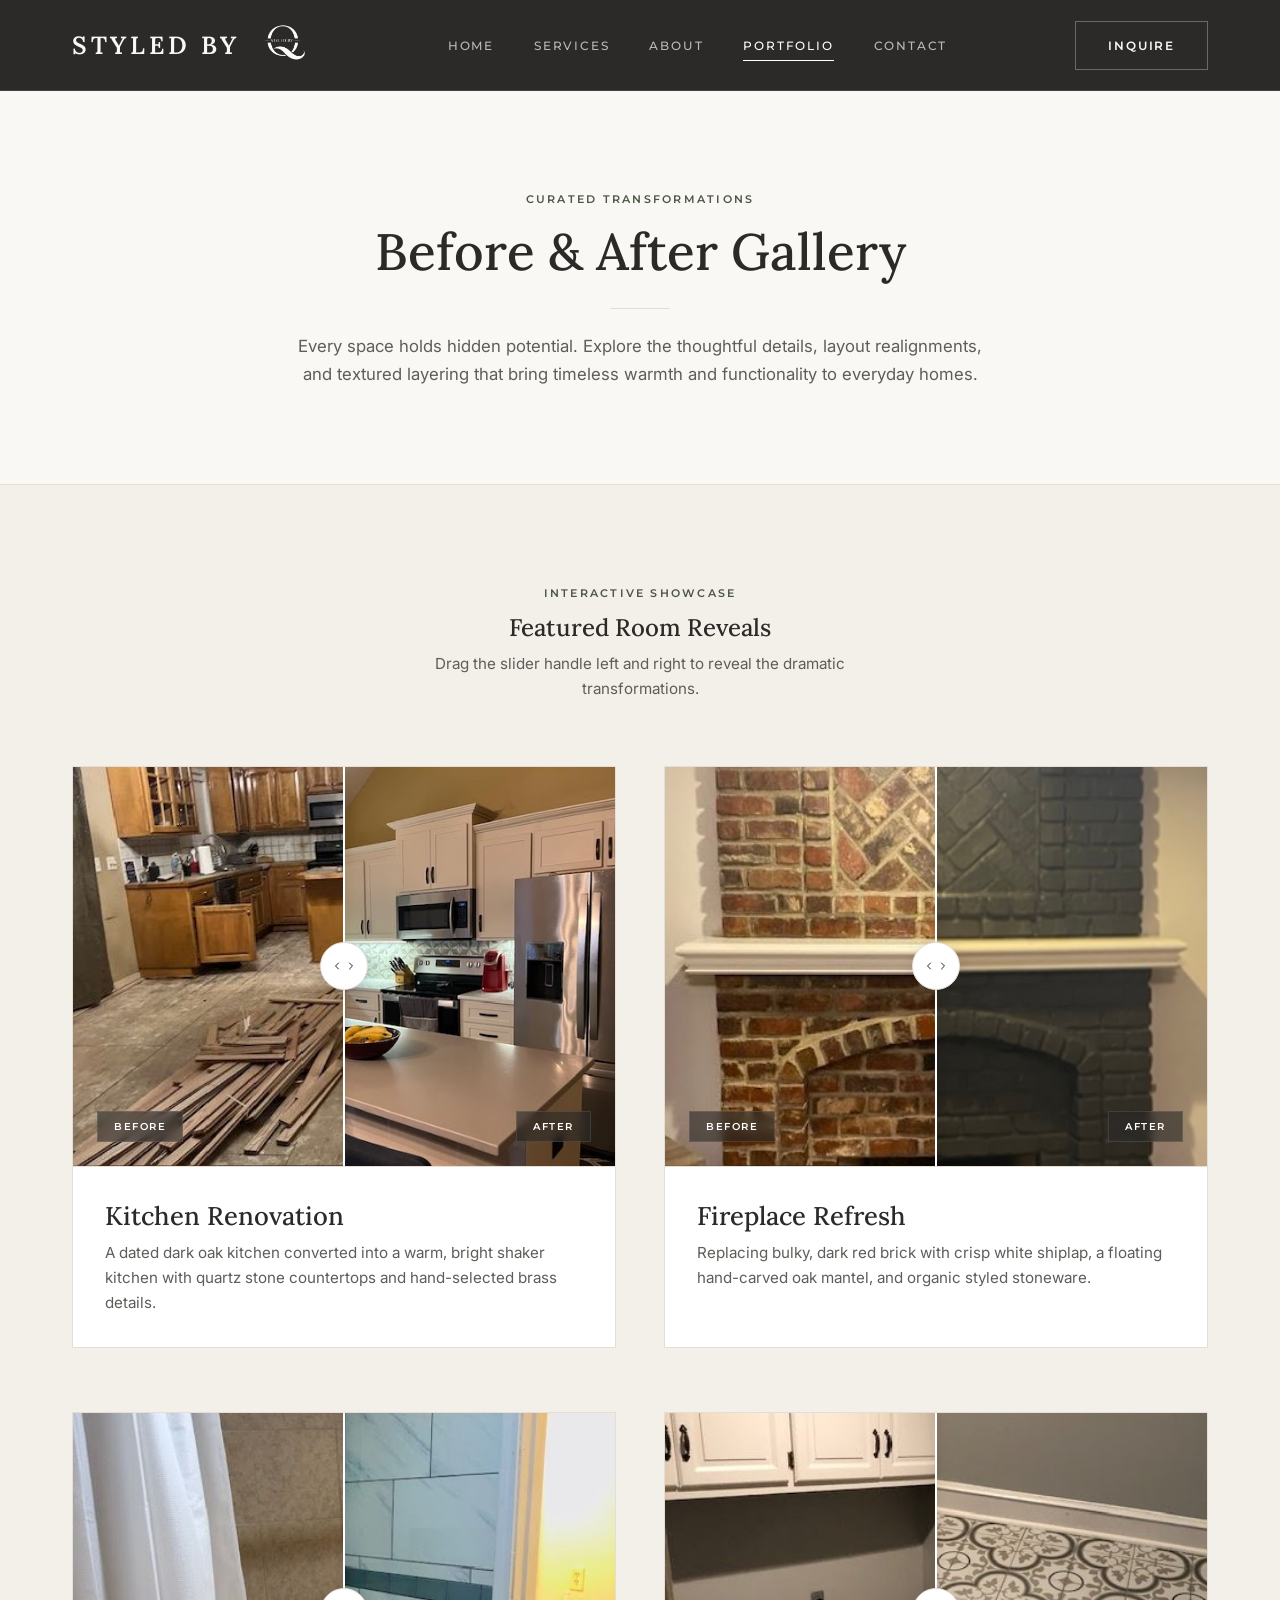
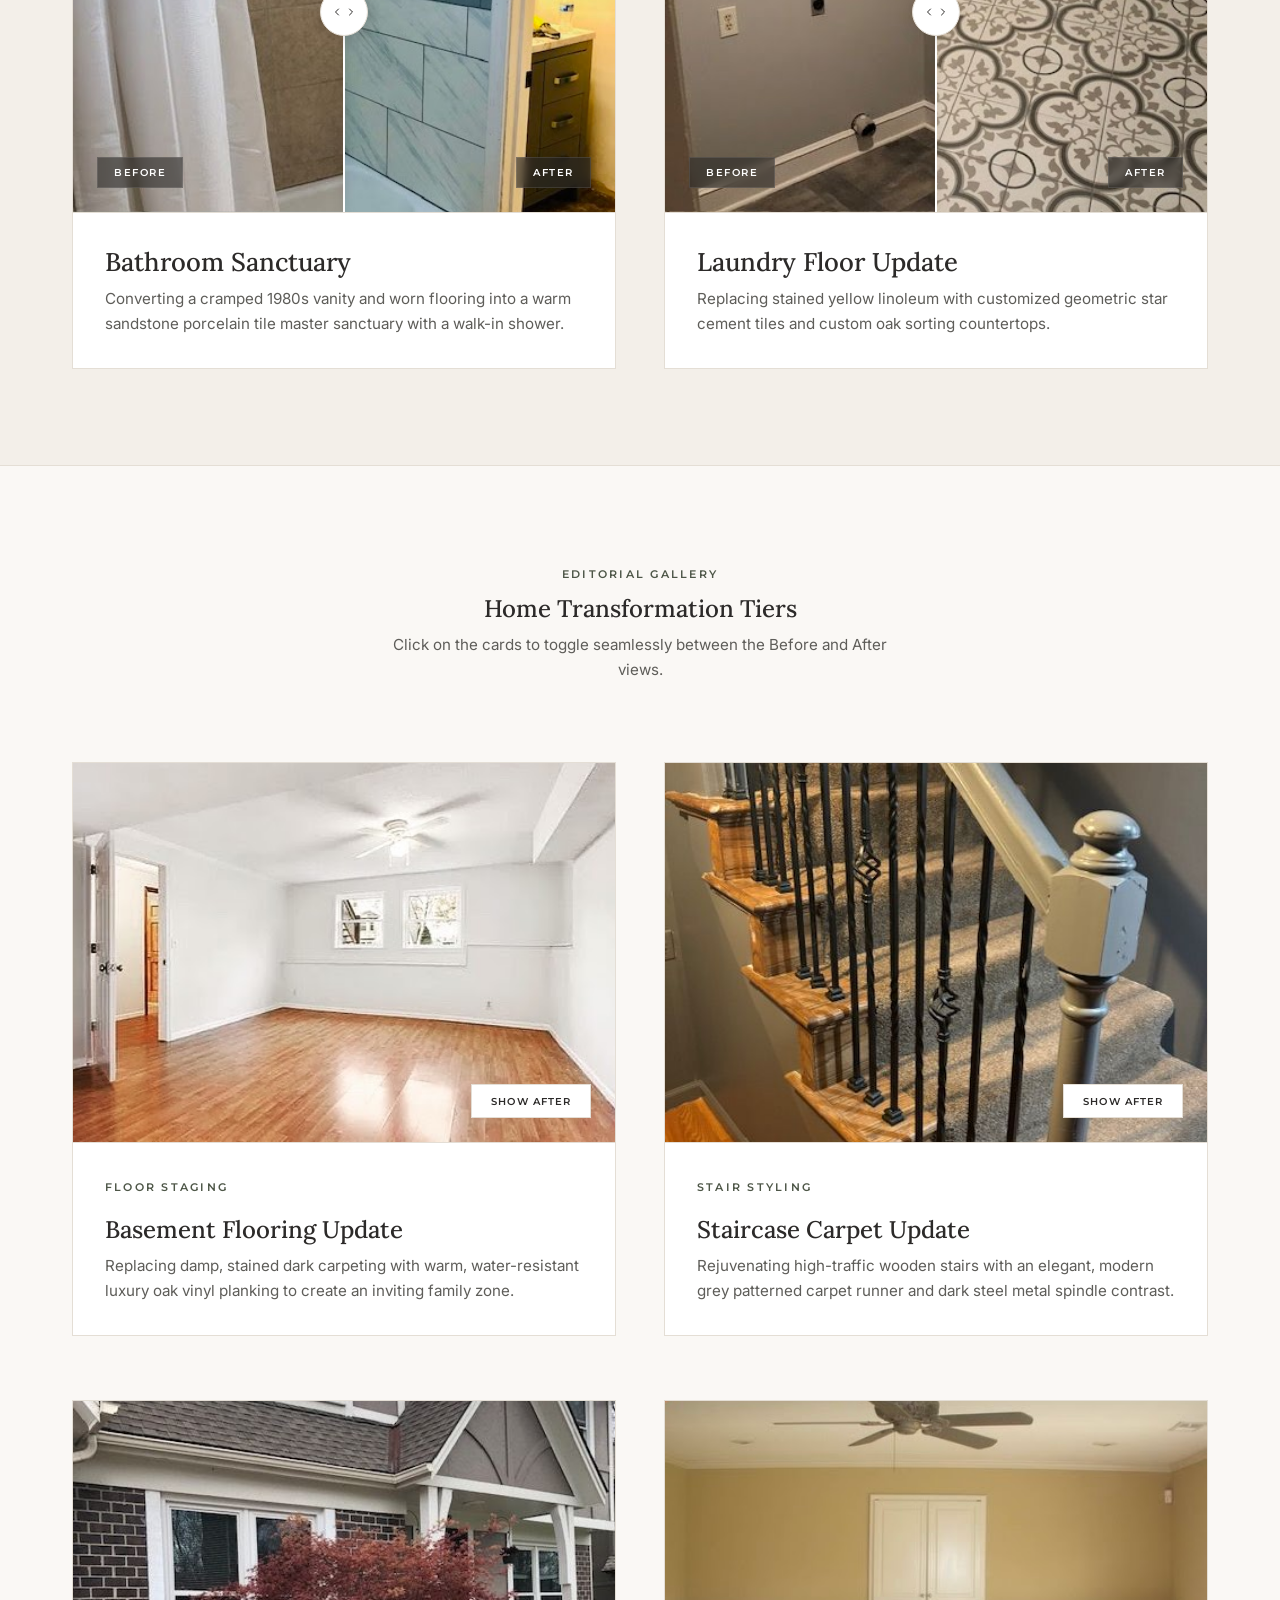
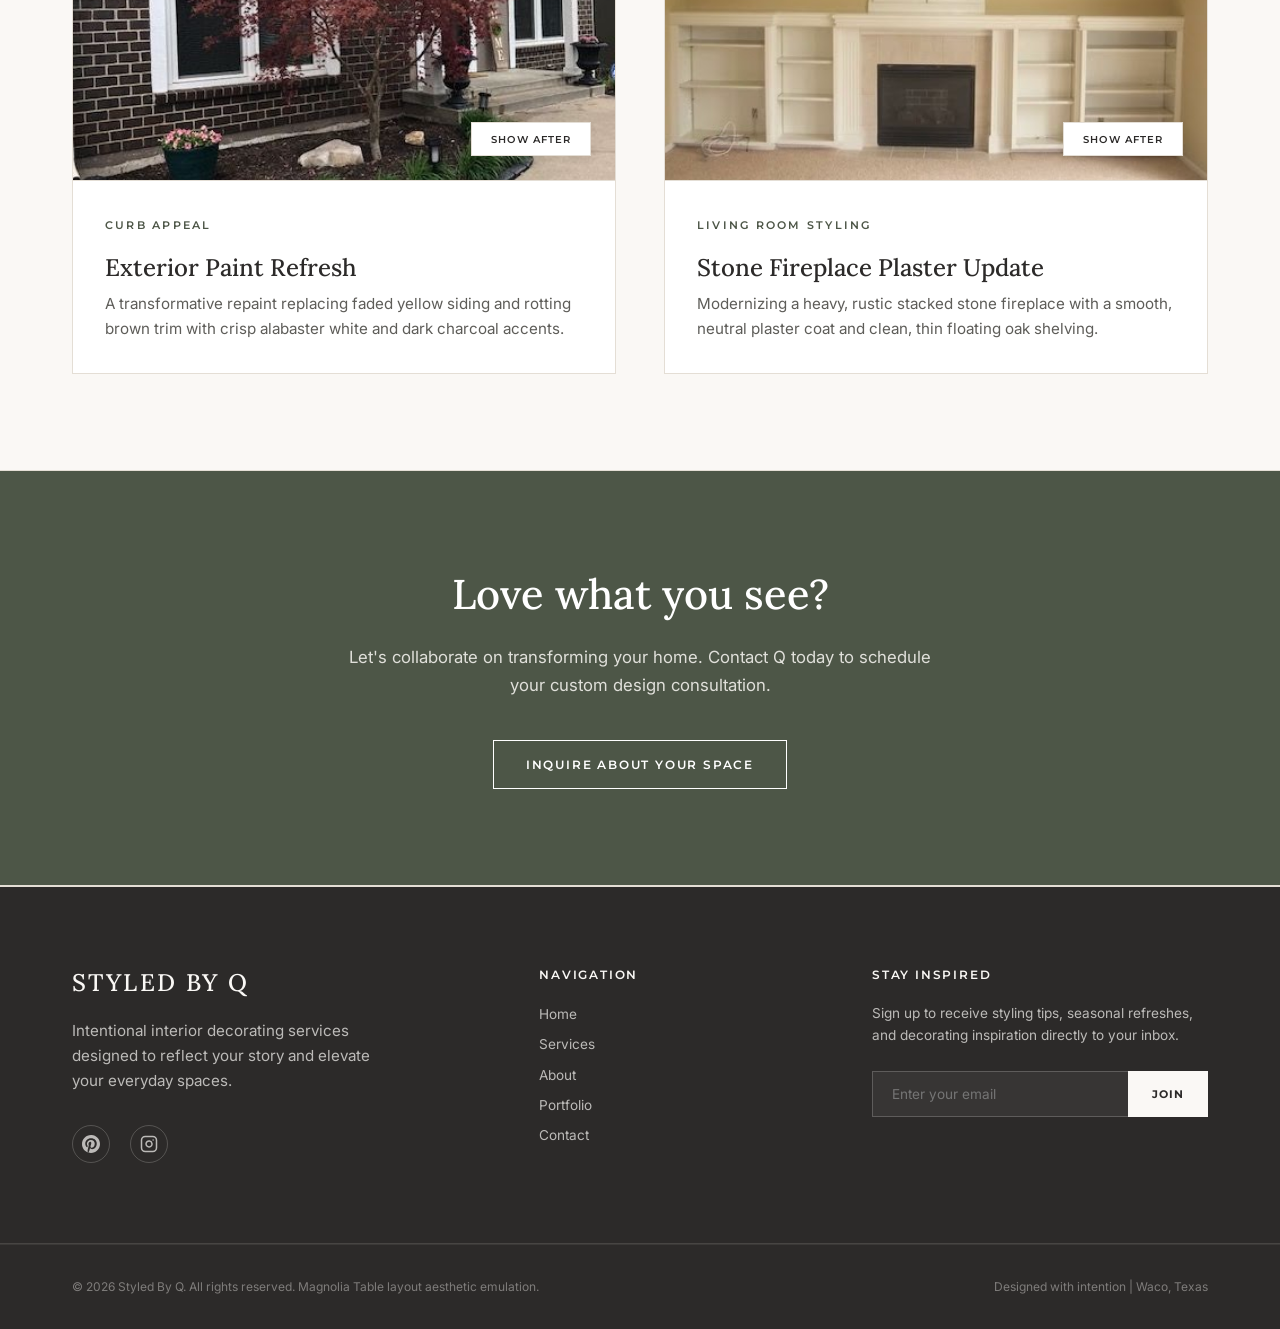
==== commit 52082605: "update" ====
--- a/portfolio.html
+++ b/portfolio.html
@@ -13,6 +13,7 @@
     
     <!-- Stylesheet -->
     <link rel="stylesheet" href="index.css?v=4">
+    <link rel="icon" type="image/png" href="./assets/favicon.png">
 </head>
 <body class="gradient">
 
@@ -72,9 +73,9 @@
                 <!-- Slider 1: Kitchen Update -->
                 <div class="portfolio-slider-card">
                     <div class="slider-wrapper" id="slider-kitchen">
-                        <img src="./assets/portfolio/kitchen_before.png" alt="Kitchen Before - Outdated cabinets" class="slider-img before-img">
+                        <img src="./assets/portfolio/kitchen_after.png" alt="Kitchen After - Modern white oak styled remodel" class="slider-img before-img">
                         <div class="reveal-container">
-                            <img src="./assets/portfolio/kitchen_after.png" alt="Kitchen After - Modern white oak styled remodel" class="slider-img after-img">
+                            <img src="./assets/portfolio/kitchen_before.png" alt="Kitchen Before - Outdated cabinets" class="slider-img after-img">
                         </div>
                         <input type="range" min="0" max="100" value="50" class="slider-range" aria-label="Kitchen transformation slider">
                         <div class="slider-bar"></div>
@@ -94,9 +95,9 @@
                 <!-- Slider 2: Fireplace Refresh -->
                 <div class="portfolio-slider-card">
                     <div class="slider-wrapper" id="slider-fireplace">
-                        <img src="./assets/portfolio/fireplace_before.png" alt="Fireplace Before - Dated dark brick" class="slider-img before-img">
+                        <img src="./assets/portfolio/fireplace_after.png" alt="Fireplace After - Modern warm shiplap shingle remodel" class="slider-img before-img">
                         <div class="reveal-container">
-                            <img src="./assets/portfolio/fireplace_after.png" alt="Fireplace After - Modern warm shiplap shingle remodel" class="slider-img after-img">
+                            <img src="./assets/portfolio/fireplace_before.png" alt="Fireplace Before - Dated dark brick" class="slider-img after-img">
                         </div>
                         <input type="range" min="0" max="100" value="50" class="slider-range" aria-label="Fireplace transformation slider">
                         <div class="slider-bar"></div>
@@ -116,9 +117,9 @@
                 <!-- Slider 3: Bathroom Update -->
                 <div class="portfolio-slider-card">
                     <div class="slider-wrapper" id="slider-bathroom">
-                        <img src="./assets/portfolio/bathroom_before.png" alt="Bathroom Before - Cramped retro fixtures" class="slider-img before-img">
+                        <img src="./assets/portfolio/bathroom_after.png" alt="Bathroom After - Premium travertine and walk-in shower" class="slider-img before-img">
                         <div class="reveal-container">
-                            <img src="./assets/portfolio/bathroom_after.png" alt="Bathroom After - Premium travertine and walk-in shower" class="slider-img after-img">
+                            <img src="./assets/portfolio/bathroom_before.png" alt="Bathroom Before - Cramped retro fixtures" class="slider-img after-img">
                         </div>
                         <input type="range" min="0" max="100" value="50" class="slider-range" aria-label="Bathroom transformation slider">
                         <div class="slider-bar"></div>
@@ -138,9 +139,9 @@
                 <!-- Slider 4: Laundry Flooring -->
                 <div class="portfolio-slider-card">
                     <div class="slider-wrapper" id="slider-laundry">
-                        <img src="./assets/portfolio/laundry_before.png" alt="Laundry Before - Yellow worn vinyl" class="slider-img before-img">
+                        <img src="./assets/portfolio/laundry_after.png" alt="Laundry After - High-end star cement patterned tile" class="slider-img before-img">
                         <div class="reveal-container">
-                            <img src="./assets/portfolio/laundry_after.png" alt="Laundry After - High-end star cement patterned tile" class="slider-img after-img">
+                            <img src="./assets/portfolio/laundry_before.png" alt="Laundry Before - Yellow worn vinyl" class="slider-img after-img">
                         </div>
                         <input type="range" min="0" max="100" value="50" class="slider-range" aria-label="Laundry transformation slider">
                         <div class="slider-bar"></div>
@@ -175,13 +176,13 @@
                 <!-- Card 5: Basement Flooring -->
                 <div class="portfolio-toggle-card">
                     <div class="card-toggle-box">
-                        <div class="view-panel view-after active">
+                        <div class="view-panel view-after">
                             <img src="./assets/portfolio/basement_after.png" alt="Basement After - Luxury wood planks" class="toggle-img">
                         </div>
-                        <div class="view-panel view-before">
+                        <div class="view-panel view-before active">
                             <img src="./assets/portfolio/basement_before.png" alt="Basement Before - Dark stained blue carpet" class="toggle-img">
                         </div>
-                        <button class="toggle-badge" aria-label="Toggle before and after views">Show Before</button>
+                        <button class="toggle-badge before-active" aria-label="Toggle before and after views">Show After</button>
                     </div>
                     <div class="card-details">
                         <span class="uppercase-tag">Floor Staging</span>
@@ -193,13 +194,13 @@
                 <!-- Card 6: Carpet Update -->
                 <div class="portfolio-toggle-card">
                     <div class="card-toggle-box">
-                        <div class="view-panel view-after active">
+                        <div class="view-panel view-after">
                             <img src="./assets/portfolio/carpet_after.png" alt="Carpet Update After - Modern grey runner" class="toggle-img">
                         </div>
-                        <div class="view-panel view-before">
+                        <div class="view-panel view-before active">
                             <img src="./assets/portfolio/carpet_before.png" alt="Carpet Update Before - Old wooden staircase" class="toggle-img">
                         </div>
-                        <button class="toggle-badge" aria-label="Toggle before and after views">Show Before</button>
+                        <button class="toggle-badge before-active" aria-label="Toggle before and after views">Show After</button>
                     </div>
                     <div class="card-details">
                         <span class="uppercase-tag">Stair Styling</span>
@@ -211,13 +212,13 @@
                 <!-- Card 7: House Color Update -->
                 <div class="portfolio-toggle-card">
                     <div class="card-toggle-box">
-                        <div class="view-panel view-after active">
+                        <div class="view-panel view-after">
                             <img src="./assets/portfolio/house_after.png" alt="House After - Modern Alabaster Farmhouse" class="toggle-img">
                         </div>
-                        <div class="view-panel view-before">
+                        <div class="view-panel view-before active">
                             <img src="./assets/portfolio/house_before.png" alt="House Before - Outdated yellow siding" class="toggle-img">
                         </div>
-                        <button class="toggle-badge" aria-label="Toggle before and after views">Show Before</button>
+                        <button class="toggle-badge before-active" aria-label="Toggle before and after views">Show After</button>
                     </div>
                     <div class="card-details">
                         <span class="uppercase-tag">Curb Appeal</span>
@@ -229,13 +230,13 @@
                 <!-- Card 8: Secondary Fireplace Update -->
                 <div class="portfolio-toggle-card">
                     <div class="card-toggle-box">
-                        <div class="view-panel view-after active">
+                        <div class="view-panel view-after">
                             <img src="./assets/portfolio/stone_fireplace_after.png" alt="Fireplace After - Modern plaster hearth" class="toggle-img">
                         </div>
-                        <div class="view-panel view-before">
+                        <div class="view-panel view-before active">
                             <img src="./assets/portfolio/stone_fireplace_before.png" alt="Fireplace Before - Heavy rustic stone stack" class="toggle-img">
                         </div>
-                        <button class="toggle-badge" aria-label="Toggle before and after views">Show Before</button>
+                        <button class="toggle-badge before-active" aria-label="Toggle before and after views">Show After</button>
                     </div>
                     <div class="card-details">
                         <span class="uppercase-tag">Living Room Styling</span>
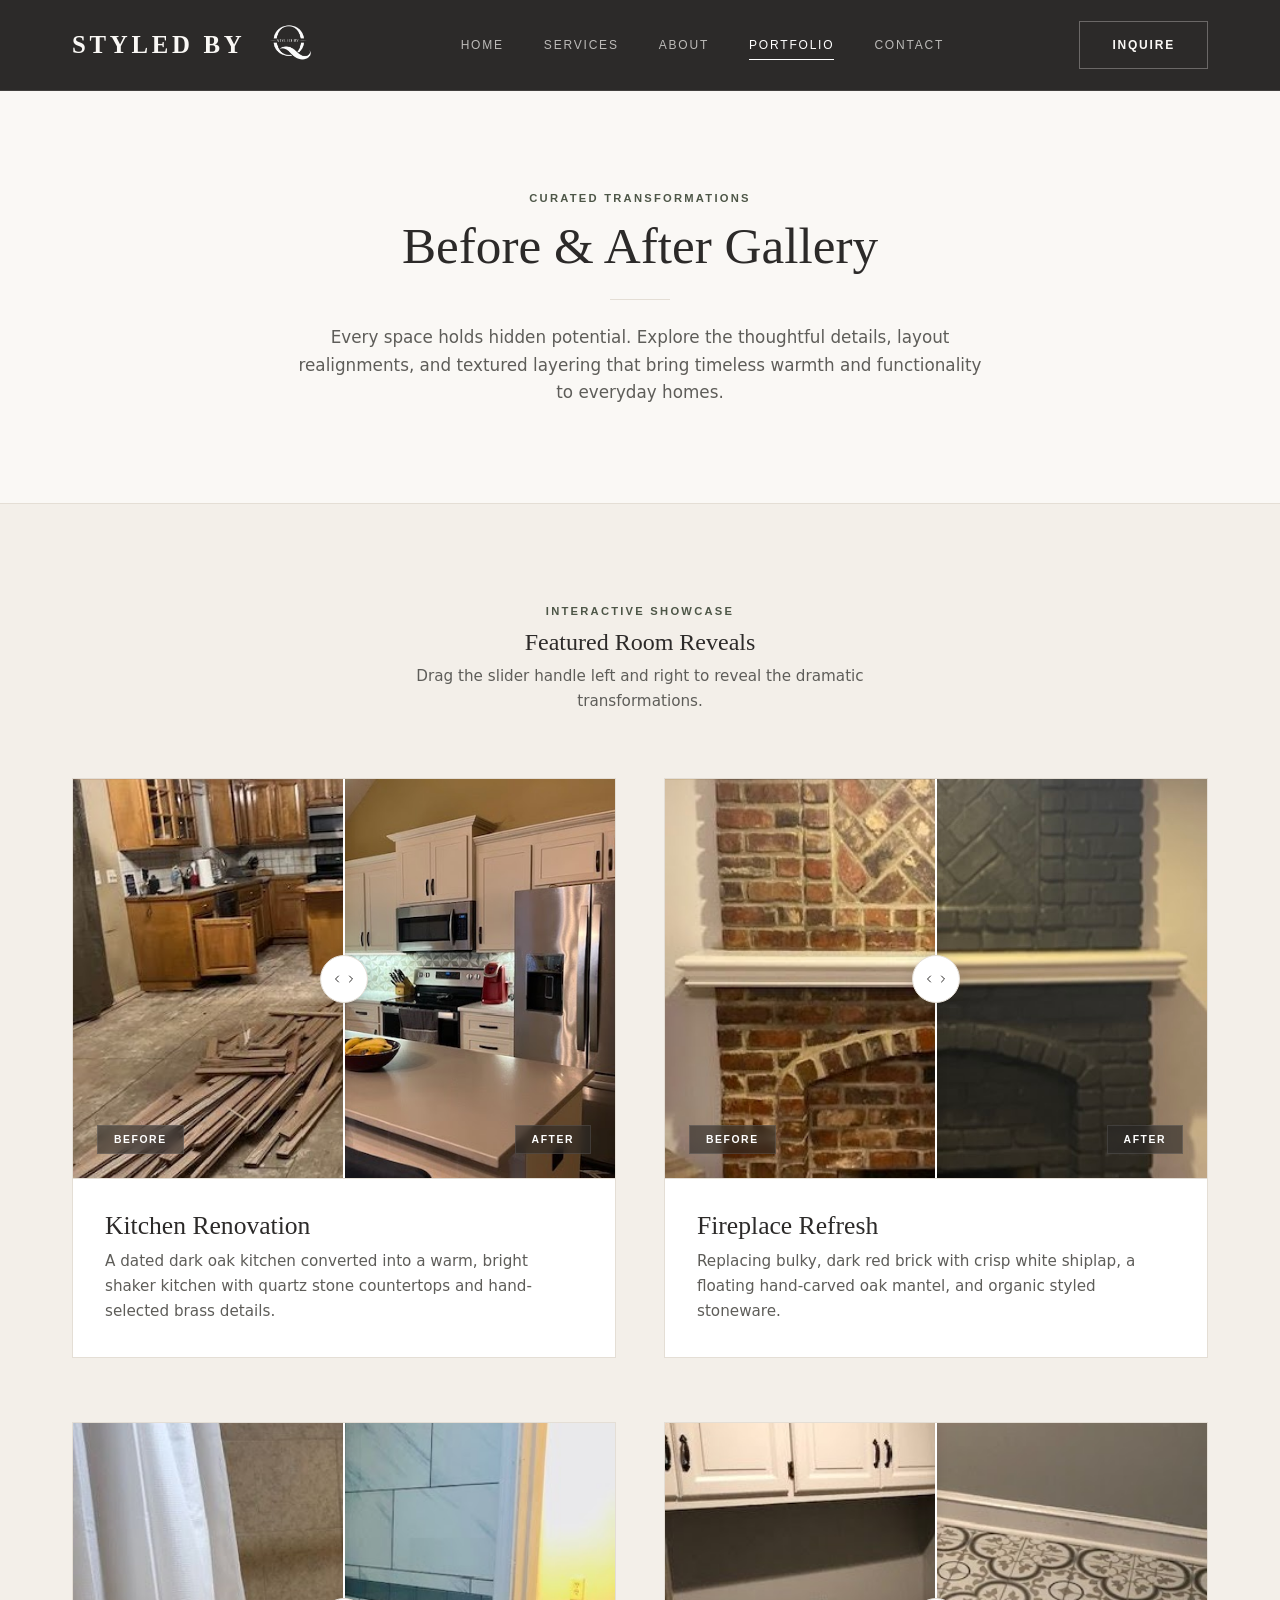
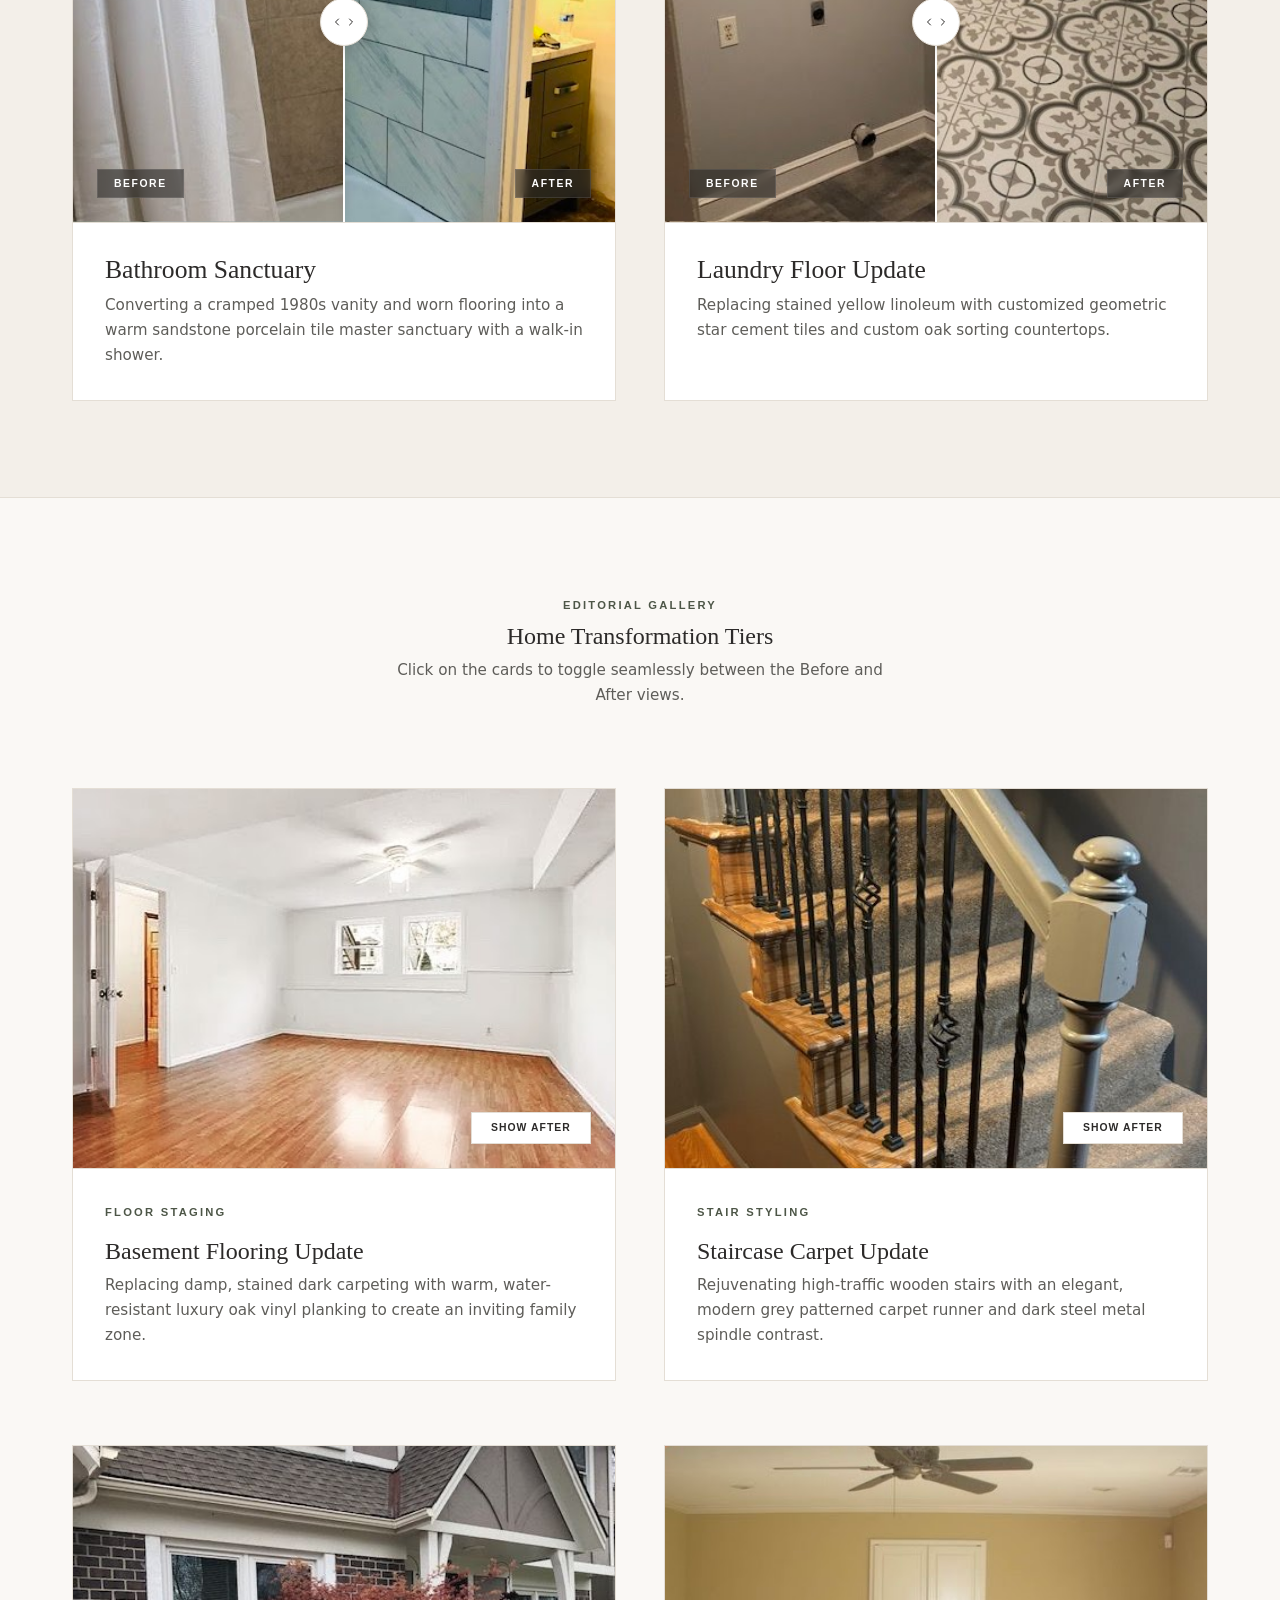
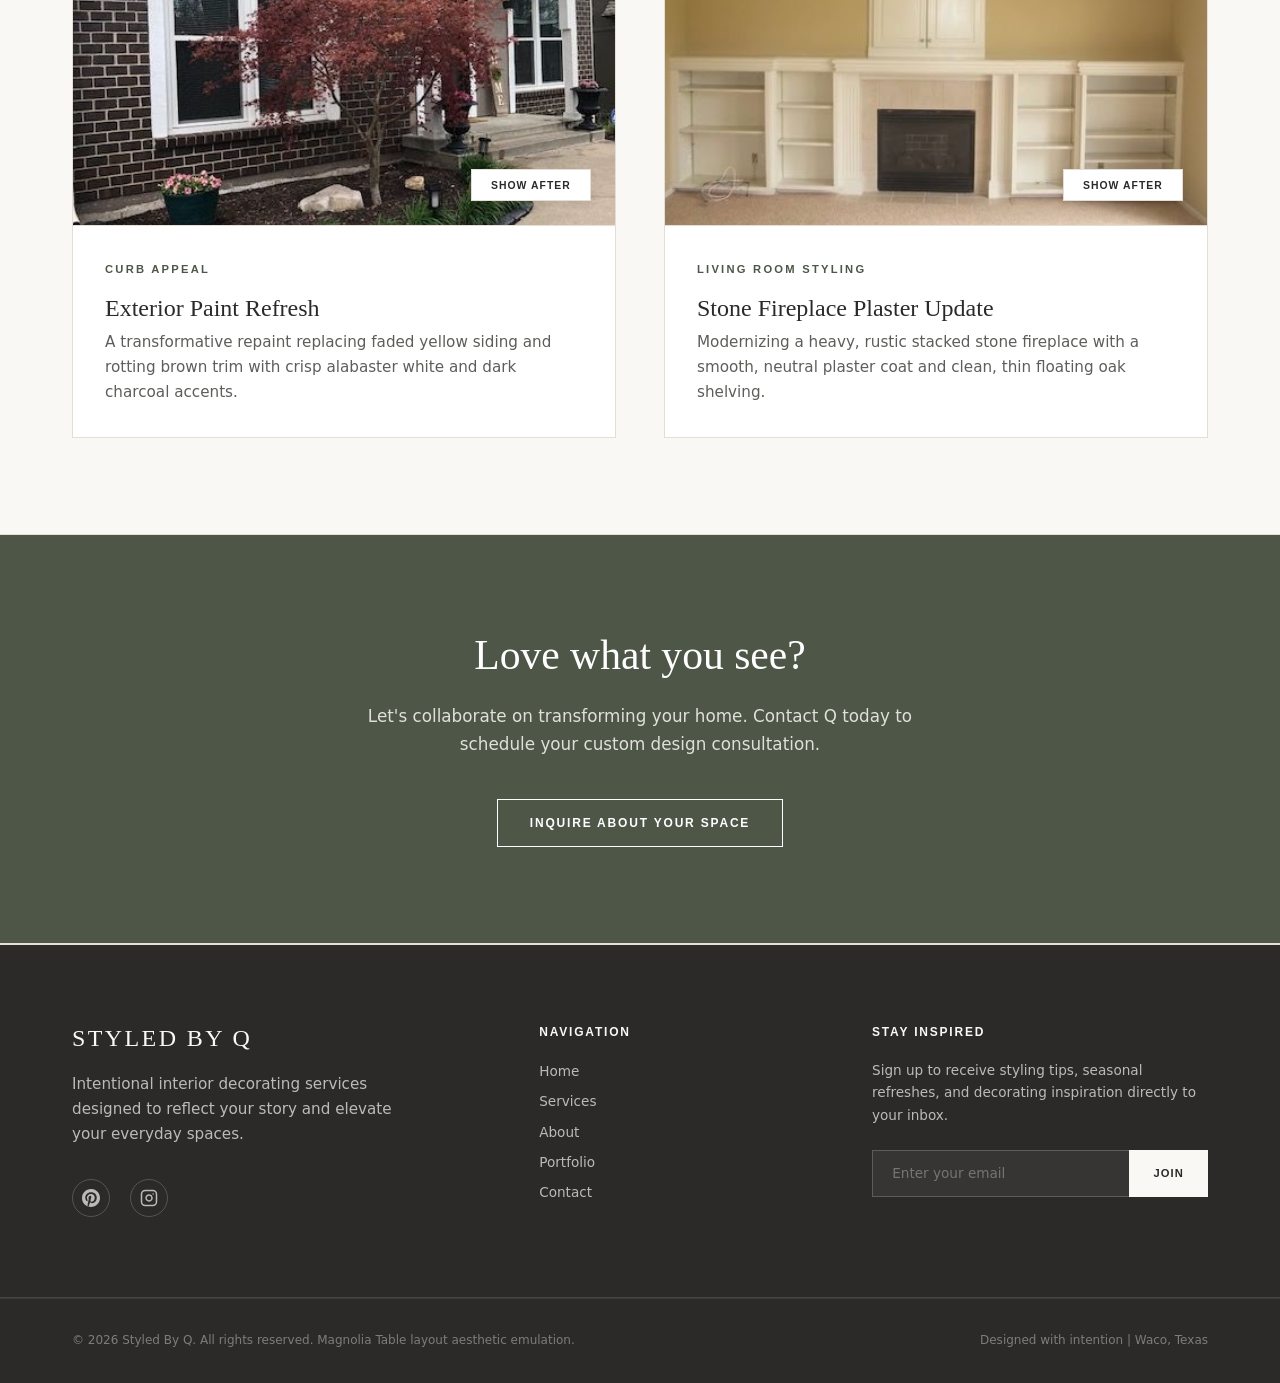
==== commit 2030a30f: "feat: add portfolio page with interactive before-and-after image sliders and toggle views" ====
--- a/portfolio.html
+++ b/portfolio.html
@@ -4,6 +4,10 @@
     <meta charset="UTF-8">
     <meta name="viewport" content="width=device-width, initial-scale=1.0">
     <meta http-equiv="X-UA-Compatible" content="IE=edge">
+
+    <!-- Security Headers -->
+    <meta http-equiv="Content-Security-Policy" content="default-src 'self'; script-src 'self'; style-src 'self' 'unsafe-inline' https://fonts.googleapis.com; font-src https://fonts.gstatic.com; img-src 'self' data:; form-action https://formsubmit.co; frame-ancestors 'none'; base-uri 'self';">
+    <meta name="referrer" content="strict-origin-when-cross-origin">
     
     <!-- SEO Optimization -->
     <title>Portfolio | Styled By Q | Before & After Transformations</title>
@@ -38,10 +42,14 @@
             </div>
             
             <button class="menu-toggle" id="mobile-menu-btn" aria-label="Toggle navigation menu">
-                <svg xmlns="http://www.w3.org/2000/svg" width="24" height="24" viewBox="0 0 24 24" fill="none" stroke="currentColor" stroke-width="2" stroke-linecap="round" stroke-linejoin="round">
+                <svg class="icon-hamburger" xmlns="http://www.w3.org/2000/svg" width="24" height="24" viewBox="0 0 24 24" fill="none" stroke="currentColor" stroke-width="2" stroke-linecap="round" stroke-linejoin="round">
                     <line x1="4" y1="12" x2="20" y2="12"></line>
                     <line x1="4" y1="6" x2="20" y2="6"></line>
                     <line x1="4" y1="18" x2="20" y2="18"></line>
+                </svg>
+                <svg class="icon-close" xmlns="http://www.w3.org/2000/svg" width="24" height="24" viewBox="0 0 24 24" fill="none" stroke="currentColor" stroke-width="2" stroke-linecap="round" stroke-linejoin="round">
+                    <line x1="18" y1="6" x2="6" y2="18"></line>
+                    <line x1="6" y1="6" x2="18" y2="18"></line>
                 </svg>
             </button>
         </div>
@@ -268,8 +276,8 @@
                     <h3>Styled By Q</h3>
                     <p>Intentional interior decorating services designed to reflect your story and elevate your everyday spaces.</p>
                     <div class="footer-socials">
-                        <a href="#" class="social-icon" aria-label="Pinterest"><svg xmlns="http://www.w3.org/2000/svg" width="18" height="18" fill="currentColor" viewBox="0 0 24 24"><path d="M12 0c-6.627 0-12 5.373-12 12 0 5.084 3.163 9.426 7.627 11.174-.105-.949-.2-2.405.042-3.441.218-.937 1.407-5.965 1.407-5.965s-.359-.719-.359-1.782c0-1.668.967-2.914 2.171-2.914 1.023 0 1.518.769 1.518 1.69 0 1.029-.655 2.568-.994 3.995-.283 1.194.599 2.169 1.777 2.169 2.133 0 3.772-2.249 3.772-5.495 0-2.873-2.064-4.882-5.012-4.882-3.414 0-5.418 2.561-5.418 5.207 0 1.031.397 2.138.893 2.738.098.119.112.224.083.345l-.333 1.36c-.053.22-.174.267-.402.161-1.499-.698-2.436-2.889-2.436-4.649 0-3.785 2.75-7.262 7.929-7.262 4.162 0 7.396 2.967 7.396 6.93 0 4.135-2.607 7.462-6.227 7.462-1.216 0-2.359-.631-2.75-1.378l-.749 2.853c-.27 1.03-1.002 2.324-1.492 3.125 1.124.347 2.317.534 3.557.534 6.627 0 12-5.373 12-12 0-6.627-5.373-12-12-12z"/></svg></a>
-                        <a href="#" class="social-icon" aria-label="Instagram"><svg xmlns="http://www.w3.org/2000/svg" width="18" height="18" fill="none" stroke="currentColor" stroke-width="2" stroke-linecap="round" stroke-linejoin="round" viewBox="0 0 24 24"><rect x="2" y="2" width="20" height="20" rx="5" ry="5"></rect><path d="M16 11.37A4 4 0 1 1 12.63 8 4 4 0 0 1 16 11.37z"></path><line x1="17.5" y1="6.5" x2="17.51" y2="6.5"></line></svg></a>
+                        <a href="#" class="social-icon" aria-label="Pinterest" target="_blank" rel="noopener noreferrer"><svg xmlns="http://www.w3.org/2000/svg" width="18" height="18" fill="currentColor" viewBox="0 0 24 24"><path d="M12 0c-6.627 0-12 5.373-12 12 0 5.084 3.163 9.426 7.627 11.174-.105-.949-.2-2.405.042-3.441.218-.937 1.407-5.965 1.407-5.965s-.359-.719-.359-1.782c0-1.668.967-2.914 2.171-2.914 1.023 0 1.518.769 1.518 1.69 0 1.029-.655 2.568-.994 3.995-.283 1.194.599 2.169 1.777 2.169 2.133 0 3.772-2.249 3.772-5.495 0-2.873-2.064-4.882-5.012-4.882-3.414 0-5.418 2.561-5.418 5.207 0 1.031.397 2.138.893 2.738.098.119.112.224.083.345l-.333 1.36c-.053.22-.174.267-.402.161-1.499-.698-2.436-2.889-2.436-4.649 0-3.785 2.75-7.262 7.929-7.262 4.162 0 7.396 2.967 7.396 6.93 0 4.135-2.607 7.462-6.227 7.462-1.216 0-2.359-.631-2.75-1.378l-.749 2.853c-.27 1.03-1.002 2.324-1.492 3.125 1.124.347 2.317.534 3.557.534 6.627 0 12-5.373 12-12 0-6.627-5.373-12-12-12z"/></svg></a>
+                        <a href="#" class="social-icon" aria-label="Instagram" target="_blank" rel="noopener noreferrer"><svg xmlns="http://www.w3.org/2000/svg" width="18" height="18" fill="none" stroke="currentColor" stroke-width="2" stroke-linecap="round" stroke-linejoin="round" viewBox="0 0 24 24"><rect x="2" y="2" width="20" height="20" rx="5" ry="5"></rect><path d="M16 11.37A4 4 0 1 1 12.63 8 4 4 0 0 1 16 11.37z"></path><line x1="17.5" y1="6.5" x2="17.51" y2="6.5"></line></svg></a>
                     </div>
                 </div>
                 
@@ -287,7 +295,7 @@
                 <div class="footer-newsletter">
                     <h4>Stay Inspired</h4>
                     <p>Sign up to receive styling tips, seasonal refreshes, and decorating inspiration directly to your inbox.</p>
-                    <form class="newsletter-form" onsubmit="event.preventDefault(); alert('Thank you for subscribing!'); this.reset();">
+                    <form class="newsletter-form" id="newsletter-form-portfolio">
                         <input type="email" class="newsletter-input" placeholder="Enter your email" required aria-label="Email address">
                         <button type="submit" class="newsletter-btn">Join</button>
                     </form>
--- a/index.css
+++ b/index.css
@@ -259,6 +259,17 @@
     width: 24px;
     height: 24px;
     stroke: var(--bg-primary) !important;
+}
+
+/* Menu icon toggle — CSS-based show/hide replaces innerHTML for XSS prevention */
+.menu-toggle .icon-close {
+    display: none;
+}
+.menu-toggle.active .icon-hamburger {
+    display: none;
+}
+.menu-toggle.active .icon-close {
+    display: block;
 }
 
 /* Hero Section (Asymmetric Editorial Split) */
